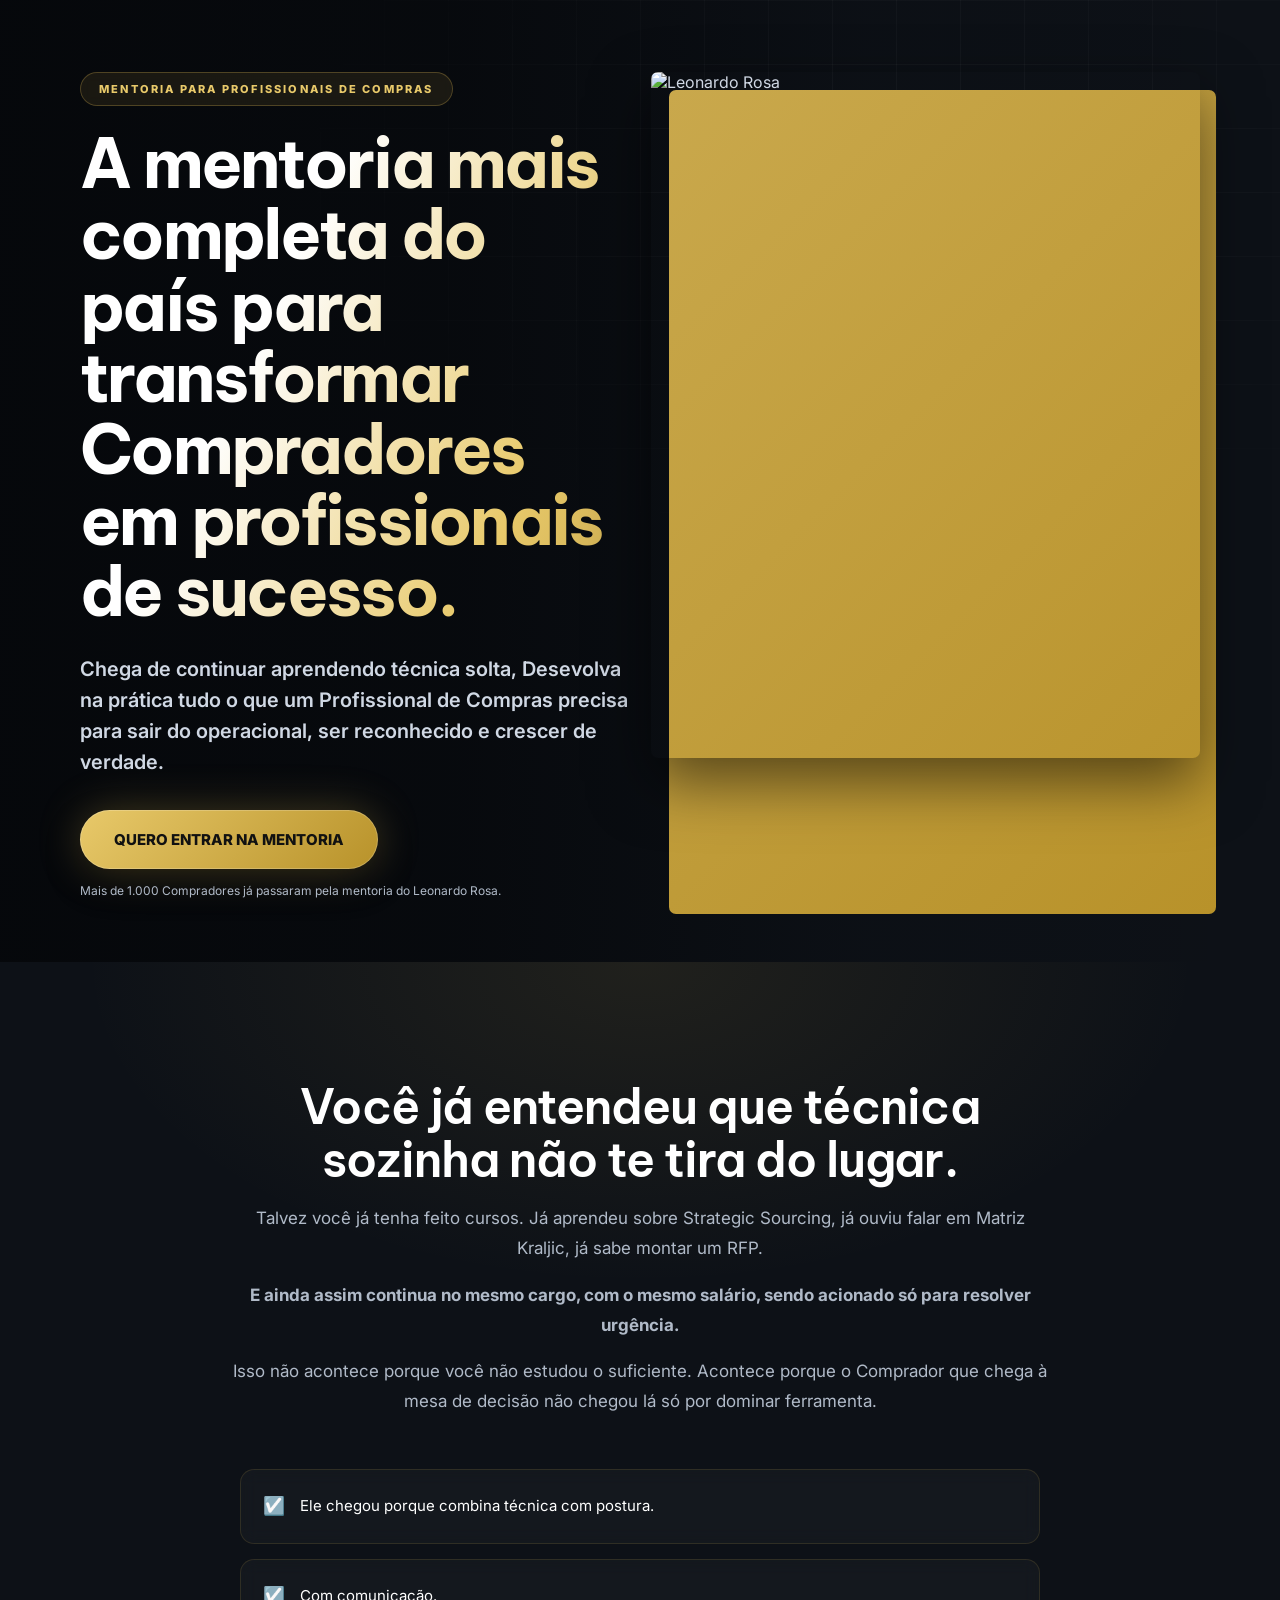
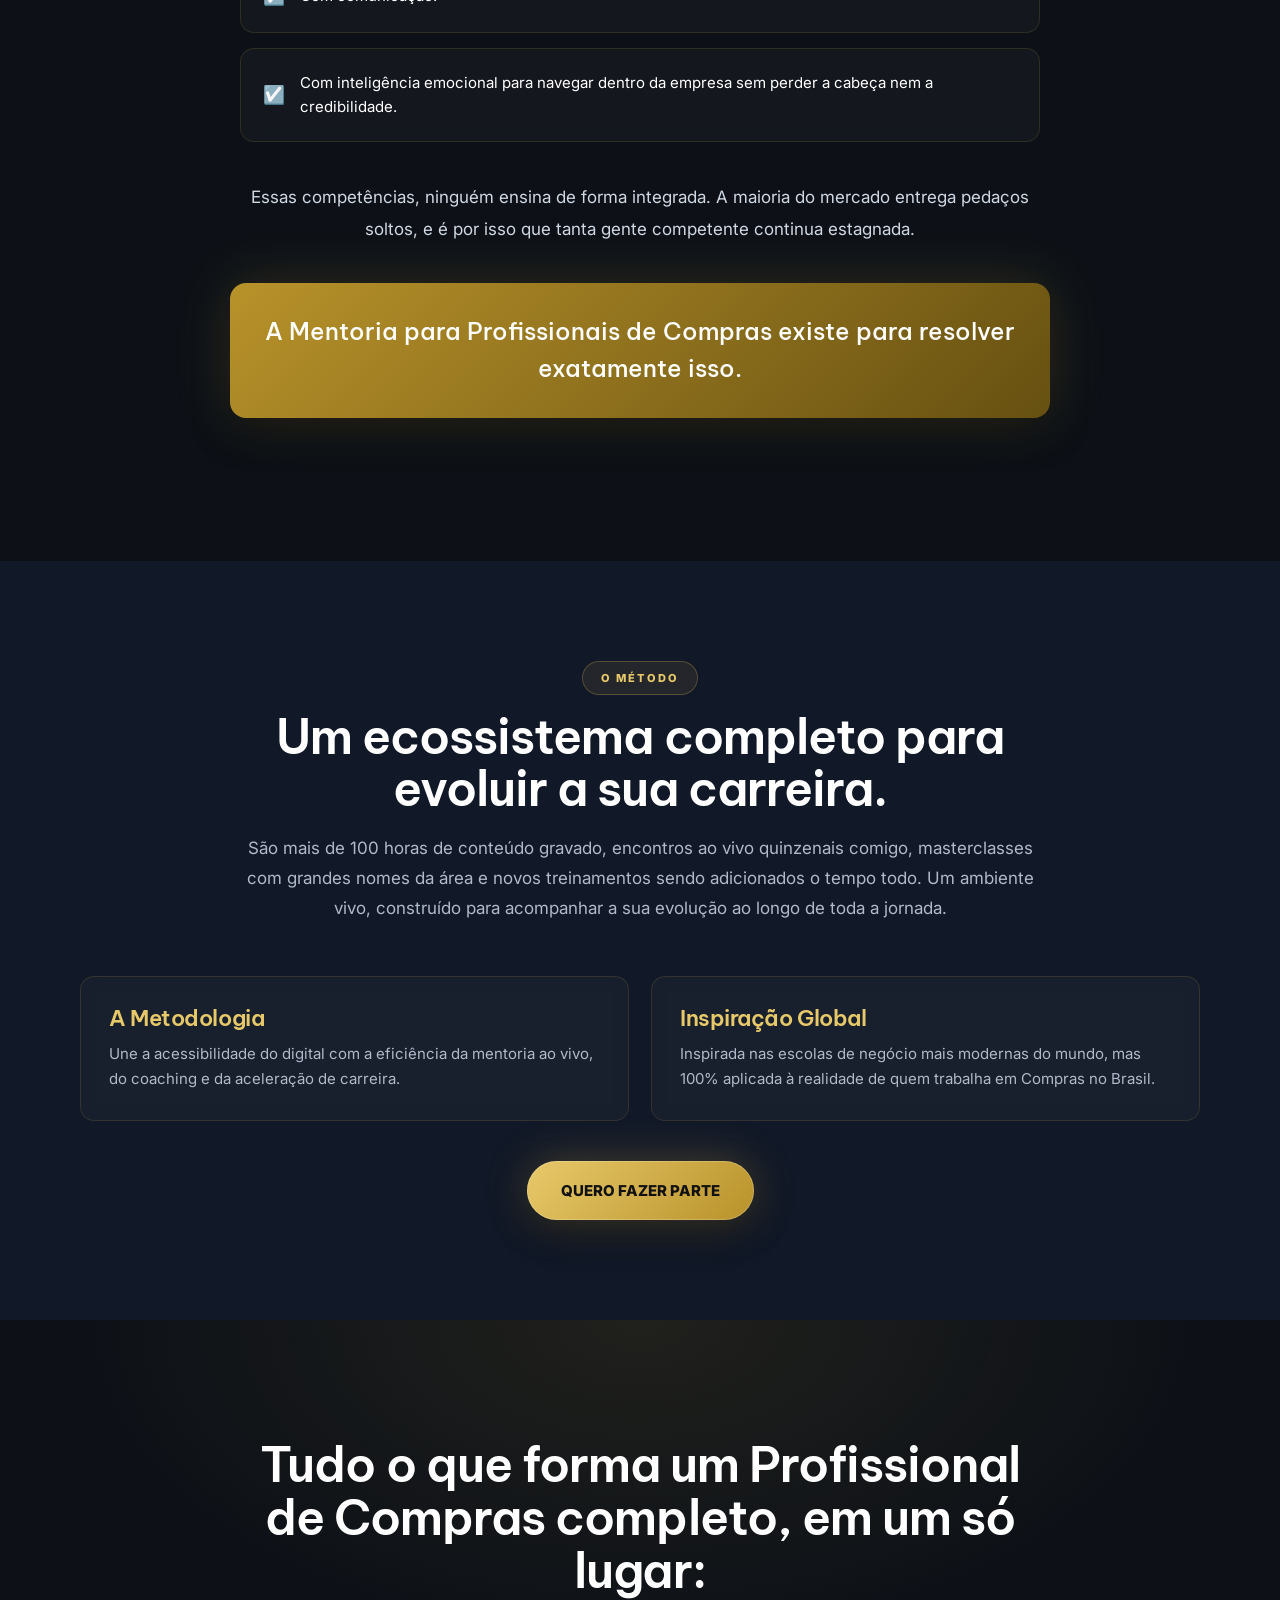
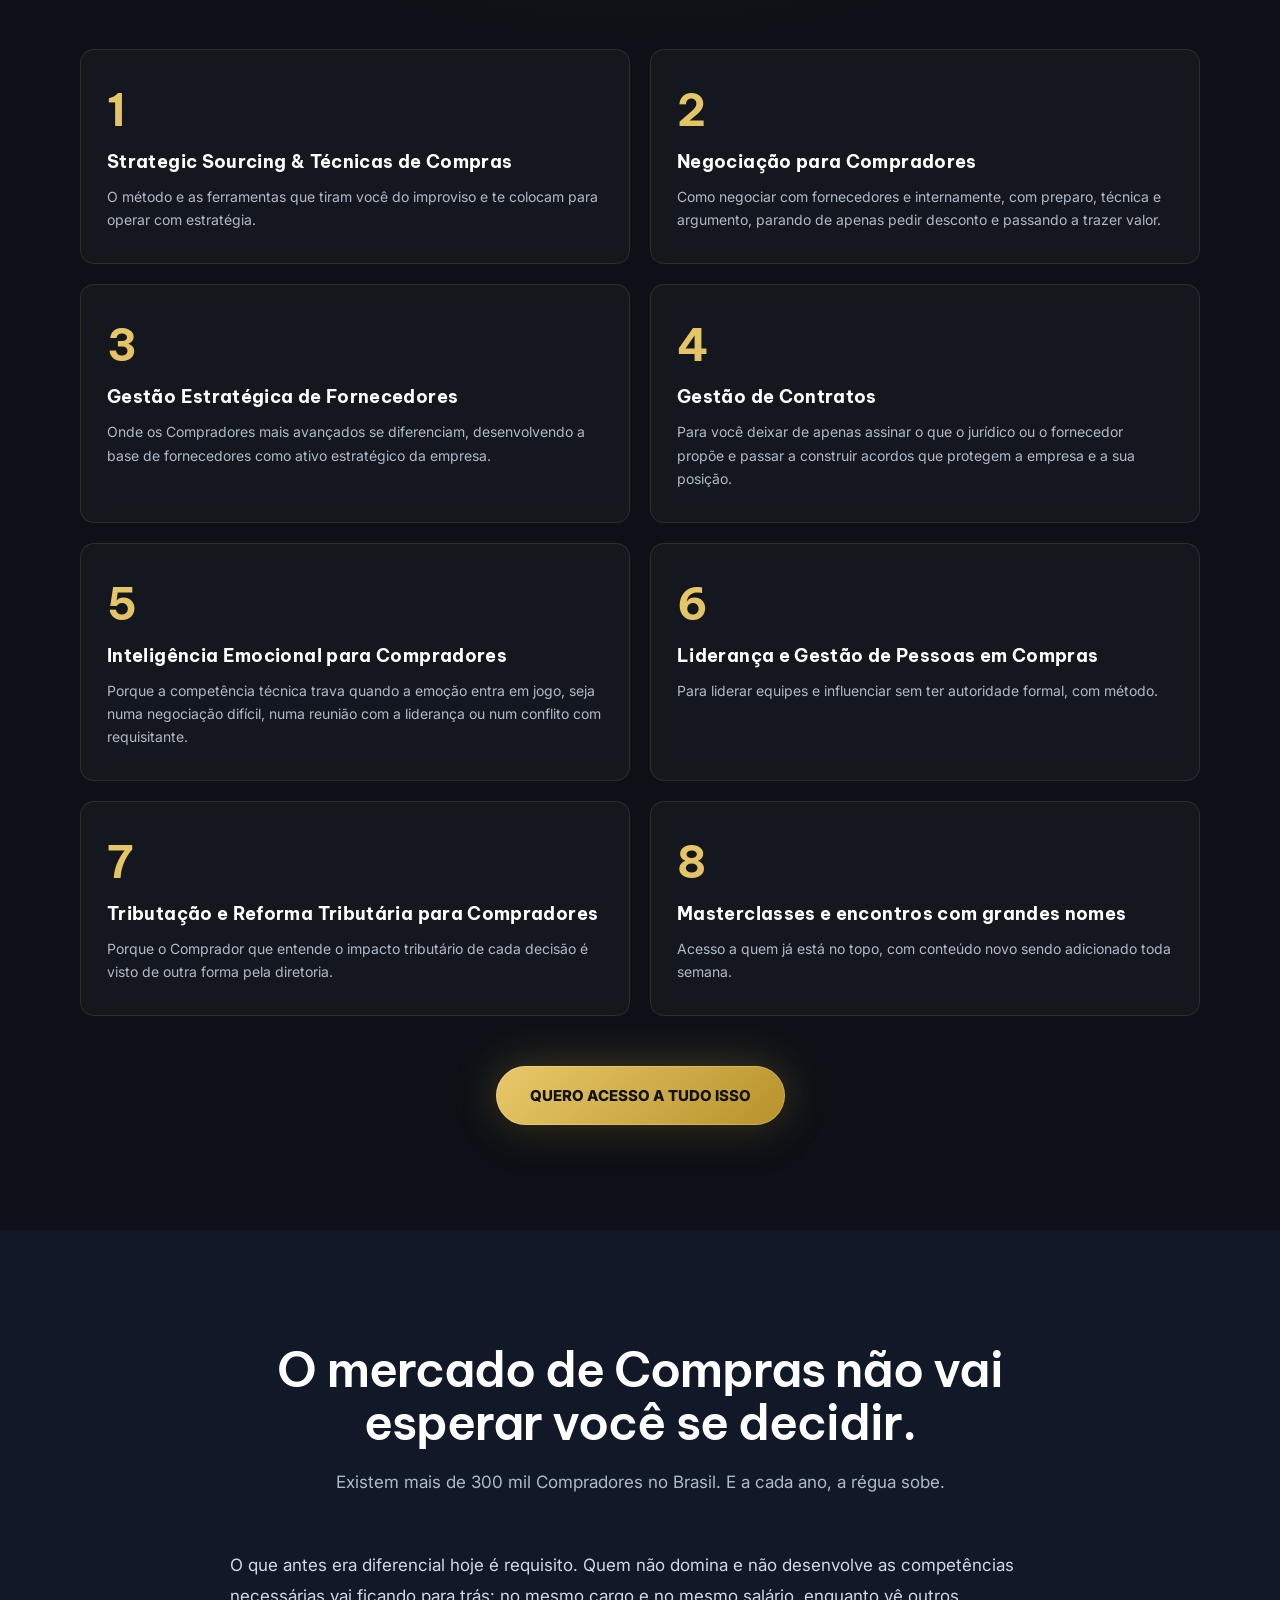
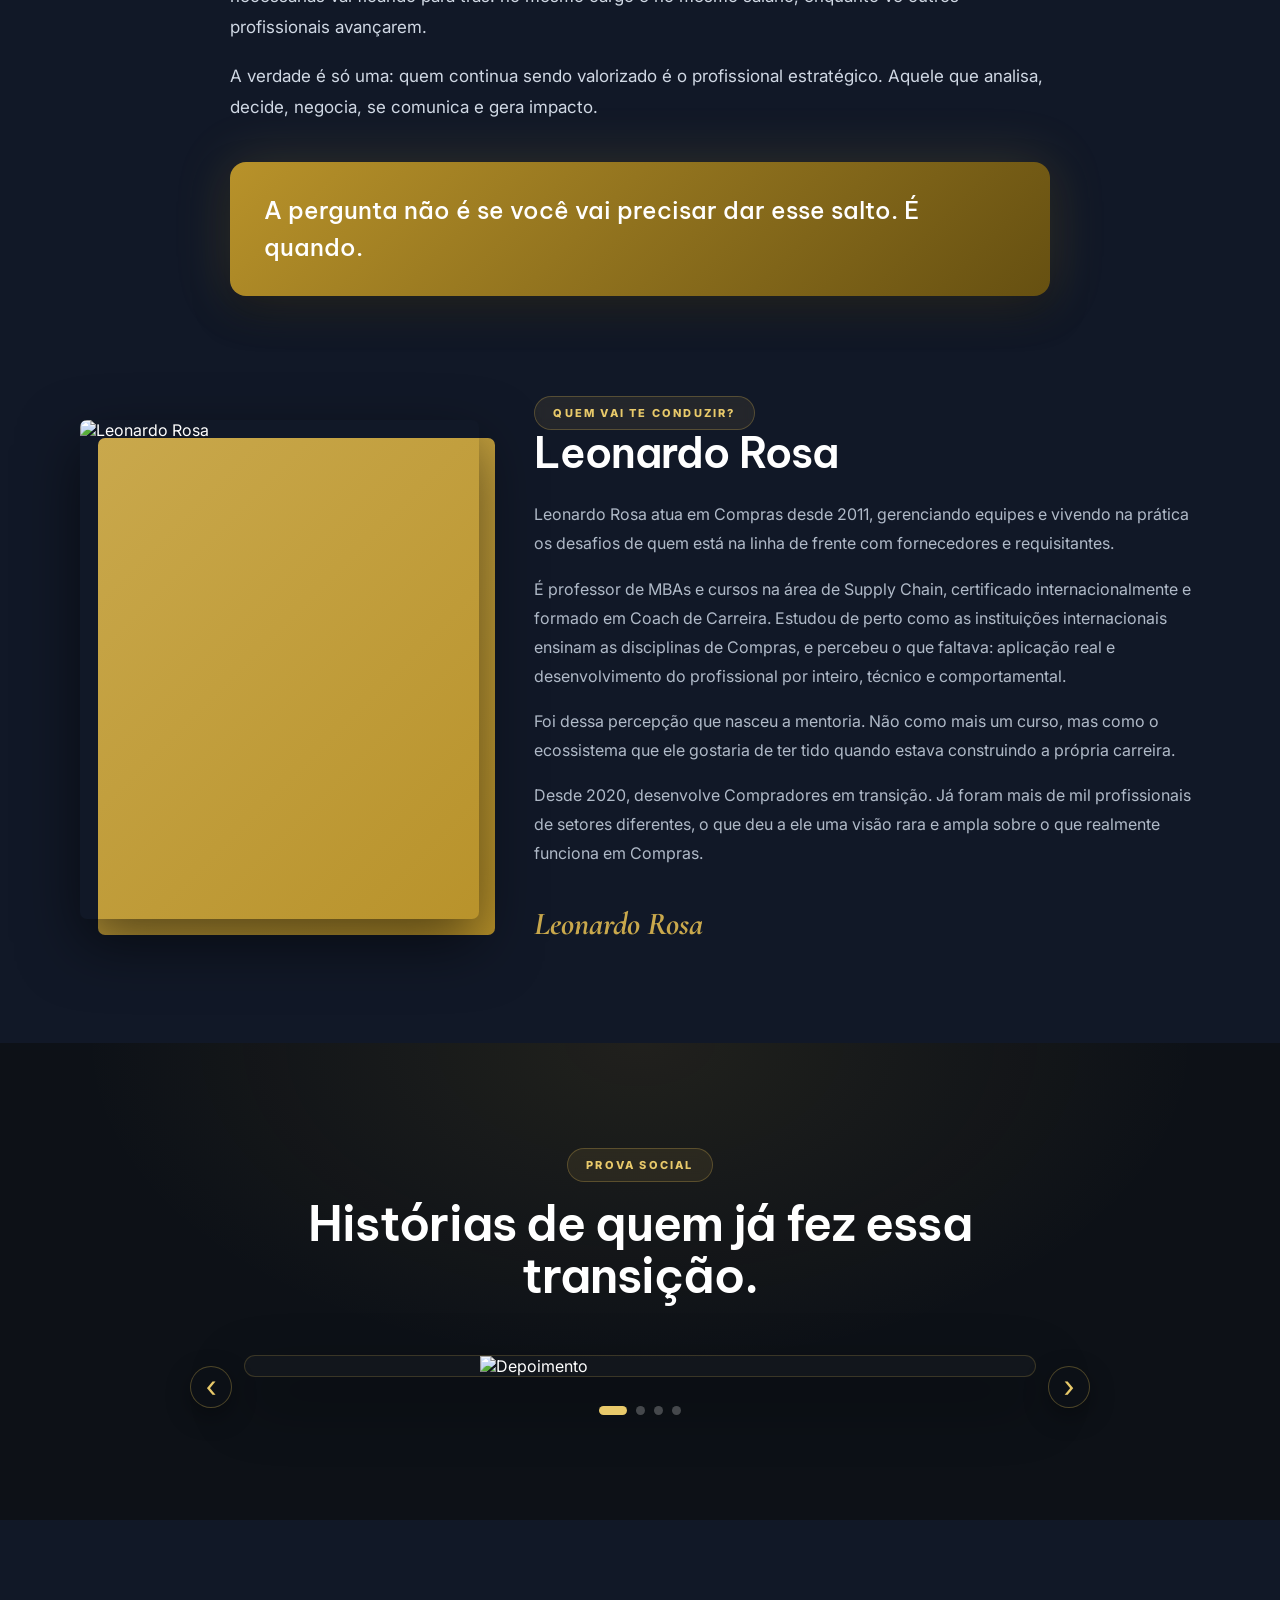
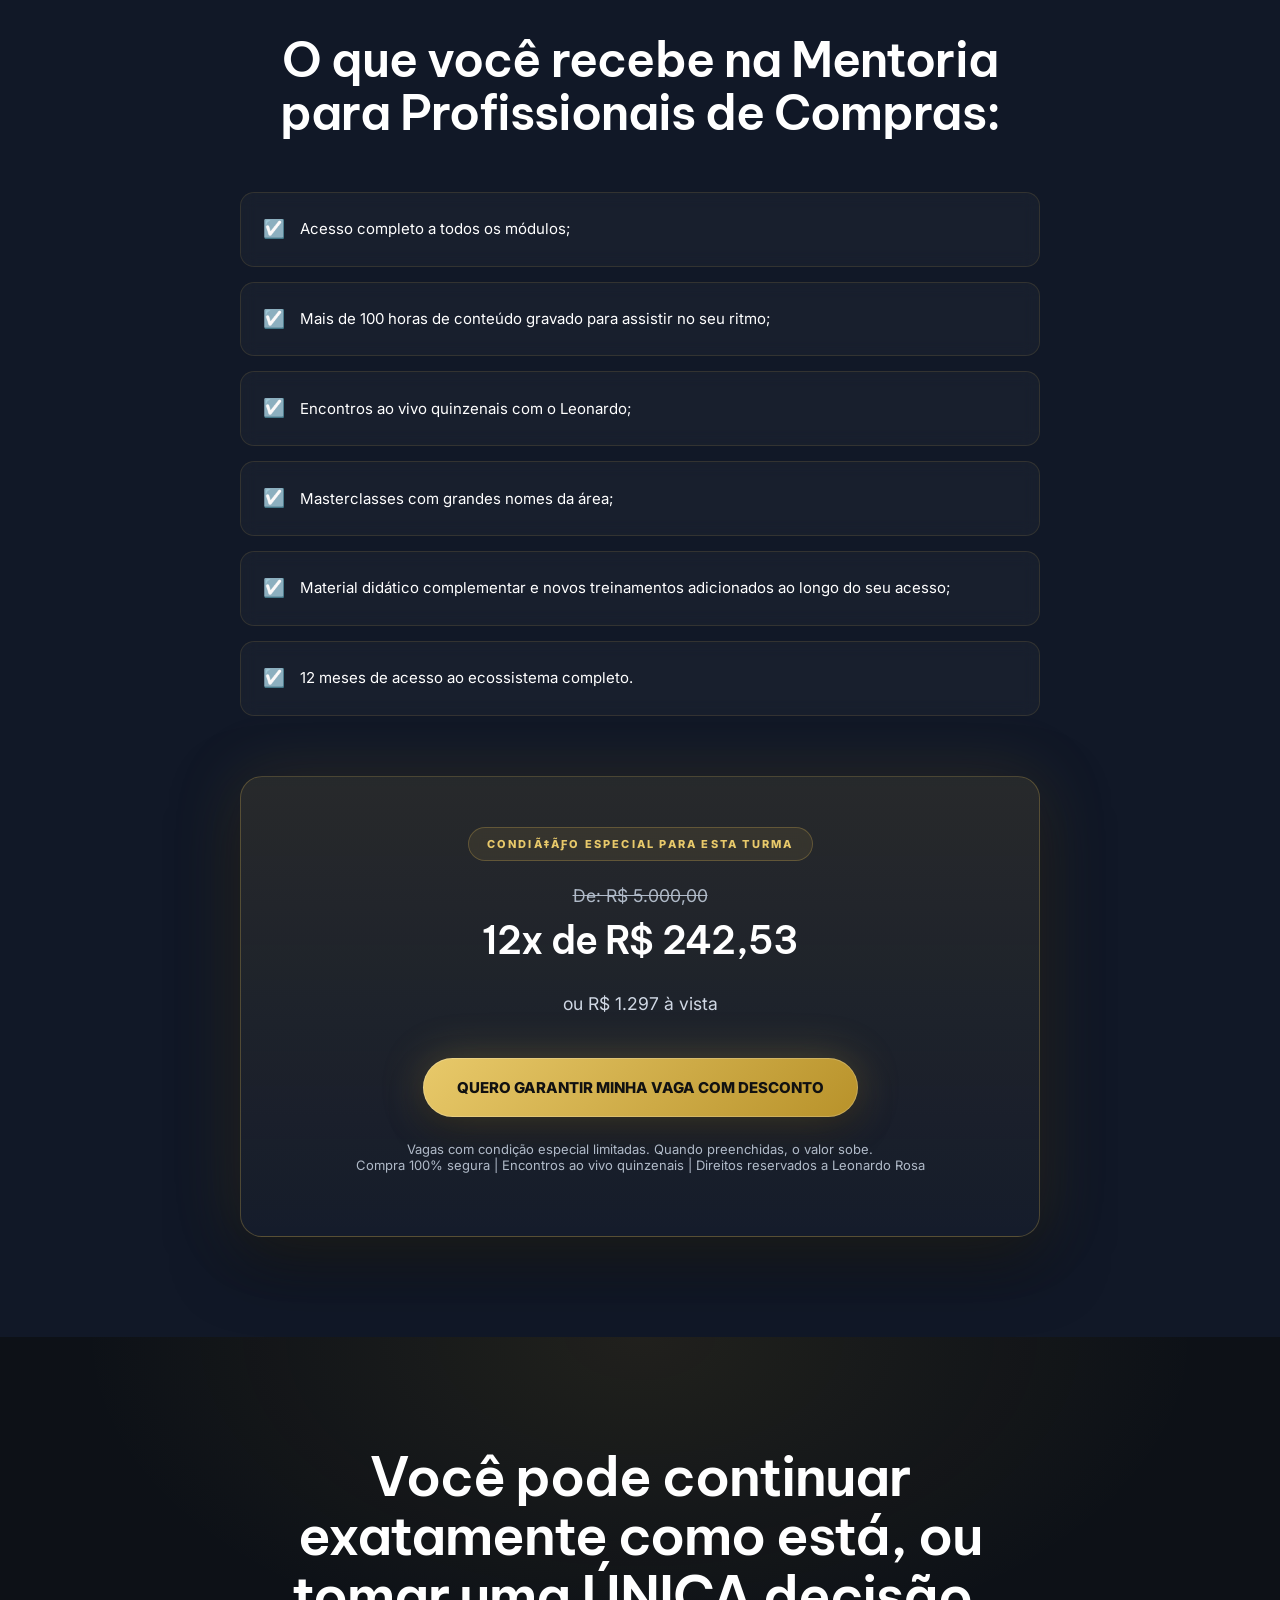
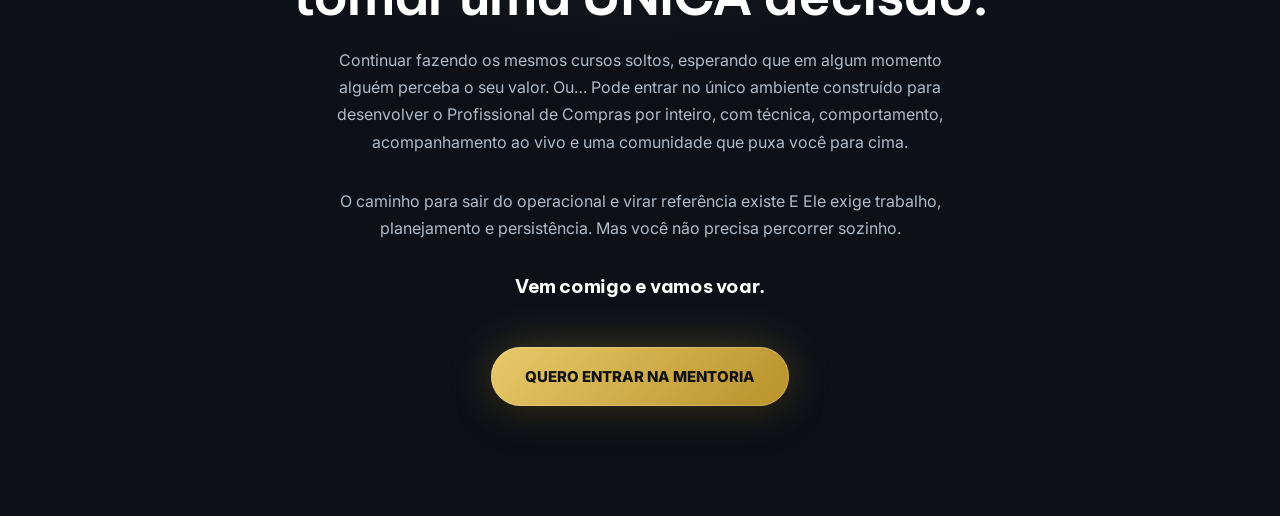
==== index.html @ a3daee25 "feat: implement marketing landing page structure for Leonardo project" ====
<!DOCTYPE html>
<html lang="pt-br">

<head>
    <meta charset="UTF-8">
    <meta name="viewport" content="width=device-width, initial-scale=1.0">
    <title>Mentoria para Profissionais de Compras | Leonardo Rosa</title>
    <meta name="description"
        content="A mentoria mais completa do país para transformar Compradores em profissionais de sucesso.">

    <style>
        @import url('https://fonts.googleapis.com/css2?family=Be+Vietnam+Pro:wght@400;500;600;700&family=Cormorant+Garamond:ital,wght@0,500;0,600;0,700;1,500;1,600&family=Inter:wght@400;500;600;700;800&display=swap');

        @import url('https://fonts.googleapis.com/css2?family=Be+Vietnam+Pro:wght@400;500;600;700&family=Cormorant+Garamond:ital,wght@0,500;0,600;0,700;1,500;1,600&family=Inter:wght@400;500;600;700;800&display=swap');

        :root {
            --white: #ffffff;
            --sand: #111827;
            --ink: #d0d8e4;
            --dark: #0d1117;
            --gold: #c9a84c;
            --gold-bright: #e8c96a;
            --gold-dark: #b8922a;
            --muted: #b0bac8;
            --light: #ffffff;
            --bg: #0d1117;
            --surface: #1a2332;
            --border: rgba(201, 168, 76, 0.15);
        }

        * {
            box-sizing: border-box;
        }

        html {
            scroll-behavior: smooth;
        }

        body {
            margin: 0;
            background: var(--bg);
            color: var(--ink);
            font-family: 'Inter', sans-serif;
            overflow-x: hidden;
        }

        h1,
        h2,
        h3,
        p {
            margin-top: 0;
        }

        .wrap {
            width: min(1120px, calc(100% - 40px));
            margin: auto;
        }

        /* Kicker */
        .kicker {
            display: flex;
            align-items: center;
            gap: 10px;
            color: var(--gold-bright);
            font-size: 11px;
            font-weight: 800;
            letter-spacing: .2em;
            text-transform: uppercase;
            border: 1px solid rgba(201, 168, 76, 0.3);
            background: rgba(201, 168, 76, 0.1);
            padding: 9px 18px;
            border-radius: 999px;
            width: fit-content;
            backdrop-filter: blur(6px);
        }

        .section-title .kicker {
            margin: 0 auto 16px;
        }

        /* CTA */
        .cta {
            display: inline-flex;
            justify-content: center;
            align-items: center;
            padding: 20px 34px;
            border-radius: 999px;
            background: linear-gradient(135deg, var(--gold-bright), var(--gold-dark));
            color: #111;
            text-decoration: none;
            font-weight: 800;
            font-size: 15px;
            box-shadow: inset 0 0 0 1px rgba(255, 255, 255, 0.2), 0 0 44px rgba(201, 168, 76, 0.3), 0 14px 34px rgba(0, 0, 0, .4);
            transition: .2s;
            text-align: center;
        }

        .cta:hover {
            transform: translateY(-2px);
            background: linear-gradient(135deg, #f0d060, #b8922a);
            box-shadow: inset 0 0 0 1px rgba(255, 255, 255, 0.3), 0 0 60px rgba(232, 201, 106, 0.4), 0 14px 34px rgba(0, 0, 0, .4);
        }

        .note {
            font-size: 12px;
            color: var(--muted);
            margin: 14px 0 0;
        }

        /* Typography */
        h1,
        h2,
        h3 {
            font-family: 'Be Vietnam Pro', sans-serif !important;
            letter-spacing: -0.02em;
        }

        /* Hero */
        .hero {
            position: relative;
            overflow: hidden;
            padding: 72px 0 64px;
            background: #0d1117 url('') no-repeat center bottom;
            background-size: cover;
            min-height: 90vh;
            display: flex;
            align-items: center;
        }

        .hero::after {
            content: "";
            position: absolute;
            inset: 0;
            z-index: 0;
            pointer-events: none;
            background: linear-gradient(90deg, rgba(5, 7, 10, .92) 0%, rgba(5, 7, 10, .74) 36%, rgba(5, 7, 10, .12) 68%, transparent 100%);
        }

        .hero::before {
            content: "";
            position: absolute;
            inset: 0;
            z-index: 1;
            background-image: linear-gradient(rgba(255, 255, 255, 0.03) 1px, transparent 1px), linear-gradient(90deg, rgba(255, 255, 255, 0.03) 1px, transparent 1px);
            background-size: 64px 64px;
            -webkit-mask-image: radial-gradient(900px 560px at 72% 18%, #000 20%, transparent 78%);
            mask-image: radial-gradient(900px 560px at 72% 18%, #000 20%, transparent 78%);
        }

        .hero .wrap {
            position: relative;
            z-index: 2;
        }

        .hero-content {
            max-width: 1120px;
        }

        .hero-content>h1,
        .hero-content>.lead {
            max-width: 620px;
        }

        .hero h1 {
            font: 700 clamp(42px, 5.5vw, 68px)/1.05 'Be Vietnam Pro', sans-serif !important;
            letter-spacing: -0.04em;
            margin: 22px 0 26px;
            background: linear-gradient(115deg, #ffffff 35%, var(--gold-bright) 78%, var(--gold));
            -webkit-background-clip: text;
            background-clip: text;
            -webkit-text-fill-color: transparent;
        }

        .hero .lead {
            font-size: 20px;
            line-height: 1.55;
            font-weight: 600;
            color: var(--ink);
            max-width: 620px;
        }

        .hero .sub {
            font-size: 16px;
            line-height: 1.75;
            color: var(--muted);
            max-width: 610px;
            margin-bottom: 32px;
        }

        .about-photo {
            position: relative;
        }

        .about-photo:after {
            content: "";
            position: absolute;
            background: linear-gradient(135deg, var(--gold), var(--gold-dark));
            border-radius: 7px;
            inset: 18px -16px -16px 18px;
        }

        .about-photo img {
            position: relative;
            z-index: 1;
            display: block;
            width: 100%;
            object-fit: cover;
            border-radius: 7px;
            box-shadow: 0 24px 60px rgba(0, 0, 0, .55);
        }

        .about-photo img {
            aspect-ratio: 4/5;
            object-position: center 35%;
        }

        /* Sections */
        .section {
            padding: 100px 0;
            color: white !important;
        }

        .sand {
            background: var(--sand);
        }

        .dark {
            padding: 105px 0;
            background: radial-gradient(900px 520px at 50% 0%, rgba(201, 168, 76, 0.1), transparent 62%), var(--dark);
            color: var(--light);
        }

        .section-title {
            max-width: 820px;
            margin: 0 auto 52px;
            text-align: center;
        }

        .section-title h2 {
            font: 600 clamp(34px, 4.5vw, 48px)/1.1 'Be Vietnam Pro', sans-serif;
            margin: 14px 0 18px;
        }

        .section-title p {
            color: var(--muted);
            font-size: 17px;
            line-height: 1.75;
        }

        .grid-2 {
            display: grid;
            grid-template-columns: 1fr 1fr;
            gap: 22px;
        }

        /* Cards & Elements */
        .card,
        .check,
        .included div,
        .faq details,
        .method-card {
            padding: 28px;
            border: 1px solid var(--border);
            border-radius: 14px;
            background: rgba(255, 255, 255, 0.03);
            backdrop-filter: blur(8px);
        }

        .card h3 {
            font: 600 22px/1.2 'Be Vietnam Pro', sans-serif;
            margin-bottom: 10px;
            color: var(--gold-bright);
        }

        .card p {
            color: var(--muted);
            font-size: 15px;
            line-height: 1.7;
            margin-bottom: 0;
        }

        /* Checks List */
        .checks {
            display: grid;
            grid-template-columns: 1fr;
            gap: 15px;
            max-width: 800px;
            margin: auto;
        }

        .check {
            display: flex;
            gap: 15px;
            padding: 22px;
            font-size: 15px;
            line-height: 1.6;
            align-items: center;
        }

        .check b {
            color: var(--gold-bright);
            font-size: 18px;
            flex-shrink: 0;
        }

        .check b.cross {
            color: #e76c6c;
        }

        /* Story / Quotes */
        .story {
            max-width: 820px;
            margin: auto;
        }

        .story p {
            font-size: 17px;
            line-height: 1.85;
            color: var(--ink);
        }

        .quote {
            font: 500 24px/1.55 'Be Vietnam Pro', sans-serif;
            border-radius: 16px;
            background: linear-gradient(135deg, var(--gold-dark), #665011);
            color: var(--white);
            box-shadow: 0 0 55px rgba(201, 168, 76, 0.2), 0 16px 36px rgba(0, 0, 0, .35);
            padding: 30px 34px;
            margin: 38px 0;
        }

        /* Method (4 Pillars) */
        .method {
            display: grid;
            grid-template-columns: repeat(2, 1fr);
            gap: 20px;
        }

        .method-card {
            padding: 32px 26px;
            position: relative;
            overflow: hidden;
            background: rgba(255, 255, 255, 0.03);
        }

        .letter {
            font: 700 44px 'Be Vietnam Pro', sans-serif;
            background: linear-gradient(135deg, var(--gold-bright), var(--gold-dark));
            -webkit-background-clip: text;
            background-clip: text;
            -webkit-text-fill-color: transparent;
            position: relative;
            z-index: 1;
            margin-bottom: 12px;
        }

        .method-card h3 {
            font-size: 18px;
            letter-spacing: .02em;
            color: var(--white);
            margin-bottom: 12px;
        }

        .method-card p {
            font-size: 14px;
            line-height: 1.65;
            color: var(--muted);
            margin: 0;
        }

        /* About Section */
        .about {
            display: grid;
            grid-template-columns: .75fr 1.25fr;
            gap: 55px;
            align-items: center;
        }

        .about h2 {
            font: 600 42px/1.1 'Be Vietnam Pro', sans-serif;
            margin-bottom: 24px;
        }

        .about p {
            font-size: 16px;
            line-height: 1.82;
            color: var(--muted);
            margin-bottom: 16px;
        }

        .signature {
            font-weight: 700;
            font-style: italic;
            font-family: 'Cormorant Garamond', serif;
            font-size: 32px;
            color: var(--gold);
            margin: 35px 0 0;
        }

        /* Timeline */
        .timeline {
            max-width: 860px;
            margin: auto;
            position: relative;
            --progress: 0;
        }

        .timeline:before,
        .timeline:after {
            content: "";
            position: absolute;
            left: 35px;
            top: 36px;
            bottom: 72px;
            width: 2px;
            border-radius: 2px;
            transform-origin: top;
        }

        .timeline:before {
            background: rgba(255, 255, 255, 0.1);
        }

        .timeline:after {
            background: var(--gold-bright);
            transform: scaleY(var(--progress));
            transition: transform .18s linear;
        }

        .step {
            display: grid;
            grid-template-columns: 82px 1fr;
            gap: 22px;
            padding: 0 0 36px;
            position: relative;
        }

        .num {
            width: 70px;
            height: 70px;
            display: grid;
            place-items: center;
            border-radius: 50%;
            background: linear-gradient(135deg, var(--gold), var(--gold-dark));
            color: #111;
            font: 700 22px 'Be Vietnam Pro', sans-serif;
            box-shadow: 0 0 26px rgba(201, 168, 76, 0.3);
        }

        .step h3 {
            font: 600 24px 'Be Vietnam Pro', sans-serif;
            margin: 6px 0 8px;
            color: var(--white);
        }

        .step p {
            color: var(--muted);
            line-height: 1.7;
            font-size: 15px;
        }

        /* Fit / Para quem é */
        .fit {
            display: grid;
            grid-template-columns: 1fr 1fr;
            gap: 24px;
        }

        .fit-box {
            padding: 35px;
            border-radius: 18px;
        }

        .fit-box.yes {
            background: rgba(201, 168, 76, 0.1);
            border: 1px solid rgba(201, 168, 76, 0.3);
        }

        .fit-box.no {
            background: rgba(255, 255, 255, 0.03);
            border: 1px solid var(--border);
        }

        .fit h3 {
            font: 600 28px 'Be Vietnam Pro', sans-serif;
            margin-bottom: 24px;
        }

        .fit ul {
            padding-left: 0;
            margin: 0;
            list-style: none;
        }

        .fit li {
            display: grid;
            grid-template-columns: 24px 1fr;
            gap: 10px;
            align-items: start;
            margin: 14px 0;
            font-size: 15px;
            line-height: 1.6;
        }

        .fit-box.yes li:before {
            content: "✅";
        }

        .fit-box.no li:before {
            content: "❌";
        }

        /* Marquee */
        .marquee-wrap {
            background: linear-gradient(90deg, #7a5c10, #b8922a, #7a5c10);
            padding: 18px 0;
            overflow: hidden;
            box-shadow: 0 4px 12px rgba(0, 0, 0, 0.3);
        }

        .marquee {
            display: flex;
            white-space: nowrap;
            animation: marquee 25s linear infinite;
        }

        .marquee span {
            font-size: .85rem;
            font-weight: 700;
            letter-spacing: .15em;
            text-transform: uppercase;
            color: #fff;
            padding-right: 40px;
            opacity: .95;
        }

        @keyframes marquee {
            0% {
                transform: translateX(0);
            }

            100% {
                transform: translateX(-50%);
            }
        }

        /* Price */
        .price {
            max-width: 800px;
            margin: auto;
            padding: 50px;
            text-align: center;
            border-radius: 22px;
            background: linear-gradient(180deg, rgba(201, 168, 76, 0.12), rgba(255, 255, 255, 0.02));
            border: 1px solid rgba(201, 168, 76, 0.3);
            box-shadow: 0 0 70px rgba(201, 168, 76, 0.15), 0 24px 65px rgba(0, 0, 0, .5);
        }

        .price h2 {
            font: 600 38px/1.1 'Be Vietnam Pro', sans-serif;
            margin-top: 14px;
        }

        .price .de {
            color: var(--muted);
            font-size: 1.1rem;
            text-decoration: line-through;
            margin-top: 24px;
        }

        .value {
            font: 700 clamp(32px, 5vw, 48px) 'Be Vietnam Pro', sans-serif !important;
            color: var(--gold-bright);
            margin: 8px 0 12px;
            background: linear-gradient(120deg, #fff, var(--gold-bright));
            -webkit-background-clip: text;
            background-clip: text;
            -webkit-text-fill-color: transparent;
        }

        .price .parcel {
            font-size: 1.1rem;
            color: var(--ink);
            margin-bottom: 24px;
        }

        .price .policy {
            margin-top: 24px;
            font-size: 13px;
            color: var(--muted);
        }

        /* Testimonials carousel */
        .testimonials-carousel {
            position: relative;
            max-width: 900px;
            margin: 0 auto;
            padding: 0 54px 38px;
        }

        .testimonials-viewport {
            overflow: hidden;
            border: 1px solid rgba(201, 168, 76, .22);
            border-radius: 18px;
            background: rgba(255, 255, 255, .025);
            box-shadow: 0 24px 60px rgba(0, 0, 0, .45);
        }

        .testimonials-track {
            display: flex;
            transition: transform .65s cubic-bezier(.22, .61, .36, 1);
            will-change: transform;
        }

        .testimonial-slide {
            flex: 0 0 100%;
            display: grid;
            place-items: center;
            margin: 0;
        }

        .testimonial-slide img {
            display: block;
            width: 320px;
            height: auto;
        }

        .carousel-arrow {
            position: absolute;
            top: calc(50% - 19px);
            z-index: 2;
            width: 42px;
            height: 42px;
            display: grid;
            place-items: center;
            padding: 0 0 4px;
            border: 1px solid rgba(201, 168, 76, .35);
            border-radius: 50%;
            background: rgba(13, 17, 23, .9);
            box-shadow: 0 8px 24px rgba(0, 0, 0, .35);
            color: var(--gold-bright);
            cursor: pointer;
            font: 400 31px/1 'Inter', sans-serif;
            transition: background .2s ease, transform .2s ease;
        }

        .carousel-arrow:hover {
            transform: scale(1.06);
            background: rgba(201, 168, 76, .15);
        }

        .carousel-prev {
            left: 0;
        }

        .carousel-next {
            right: 0;
        }

        .carousel-dots {
            position: absolute;
            bottom: 0;
            left: 50%;
            display: flex;
            gap: 9px;
            translate: -50% 0;
        }

        .carousel-dots button {
            width: 9px;
            height: 9px;
            padding: 0;
            border: 0;
            border-radius: 999px;
            background: rgba(255, 255, 255, .24);
            cursor: pointer;
            transition: width .25s ease, background .25s ease;
        }

        .carousel-dots button.is-active {
            width: 28px;
            background: var(--gold-bright);
        }

        @media(prefers-reduced-motion: reduce) {
            .testimonials-track {
                transition: none;
            }
        }

        /* FAQ */
        .faq {
            max-width: 860px;
            margin: auto;
        }

        .faq details {
            padding: 4px 24px;
            margin-bottom: 12px;
            border-radius: 12px;
            background: rgba(255, 255, 255, 0.03);
            border: 1px solid var(--border);
        }

        .faq summary {
            cursor: pointer;
            list-style: none;
            padding: 20px 0;
            font-weight: 700;
            font-size: 16px;
            display: flex;
            align-items: center;
            justify-content: space-between;
            gap: 18px;
            color: var(--white);
        }

        .faq summary::-webkit-details-marker {
            display: none;
        }

        .faq summary:after {
            content: "↓";
            display: grid;
            place-items: center;
            flex: 0 0 38px;
            width: 38px;
            height: 38px;
            border-radius: 50%;
            background: linear-gradient(135deg, var(--gold), var(--gold-dark));
            color: #111;
            font-size: 21px;
            line-height: 1;
            transition: transform .25s ease, background .25s ease;
            box-shadow: 0 8px 18px rgba(201, 168, 76, 0.2);
        }

        .faq details[open] summary:after {
            transform: rotate(180deg);
            background: #332808;
            color: var(--gold-bright);
        }

        .faq p {
            color: var(--muted);
            font-size: 15px;
            line-height: 1.75;
            margin: 0 0 21px;
        }

        /* Final */
        .final {
            padding: 110px 0;
            text-align: center;
            background: radial-gradient(900px 520px at 50% 0%, rgba(201, 168, 76, 0.1), transparent 62%), var(--dark);
            color: var(--light);
        }

        .final h2 {
            max-width: 780px;
            margin: 0 auto 22px;
            font: 600 clamp(36px, 5vw, 54px)/1.1 'Be Vietnam Pro', sans-serif;
        }

        .final p {
            max-width: 650px;
            margin: 0 auto 32px;
            color: var(--muted);
            line-height: 1.7;
        }

        /* Animations / Reveals */
        .check,
        .card,
        .method-card,
        .included div,
        .fit-box,
        .faq details,
        .price {
            transition: transform .25s ease, box-shadow .25s ease, border-color .25s ease;
        }

        .js .reveal {
            opacity: 0;
            translate: 0 28px;
            transition: opacity .65s ease var(--rd, 0s), translate .65s ease var(--rd, 0s), transform .25s ease, box-shadow .25s ease, border-color .25s ease;
        }

        .js .reveal.is-in {
            opacity: 1;
            translate: 0 0;
        }

        .check:hover,
        .card:hover,
        .method-card:hover,
        .fit-box:hover,
        .faq details:hover,
        .price:hover {
            transform: translateY(-5px);
            border-color: rgba(201, 168, 76, 0.5);
            box-shadow: 0 0 34px rgba(201, 168, 76, 0.2), 0 18px 40px rgba(0, 0, 0, .45);
        }

        @media(prefers-reduced-motion: reduce) {
            .js .reveal {
                opacity: 1;
                translate: none;
                transition: none;
            }
        }

        /* Responsive */
        @media(max-width: 900px) {

            .hero-grid,
            .about {
                grid-template-columns: 1fr;
            }

            .photo,
            .about-photo {
                max-width: 600px;
                margin: auto;
            }

            .method {
                grid-template-columns: 1fr;
            }

            .hero {
                padding-top: 48px;
            }
        }

        @media(max-width: 620px) {
            .wrap {
                width: min(100% - 28px, 1120px);
            }

            .hero h1 {
                font-size: clamp(36px, 10.5vw, 44px) !important;
                line-height: 1.08 !important;
                margin: 18px 0 20px;
            }

            .hero-grid {
                gap: 42px;
            }

            .hero .lead {
                font-size: 16px;
                line-height: 1.6;
            }

            .section,
            .dark {
                padding: 74px 0;
            }

            .grid-2,
            .fit,
            .method {
                grid-template-columns: 1fr;
            }

            .price {
                padding: 38px 22px;
            }

            .step {
                grid-template-columns: 58px 1fr;
                gap: 14px;
            }

            .num {
                width: 54px;
                height: 54px;
            }

            .timeline:before,
            .timeline:after {
                left: 27px;
                top: 28px;
                bottom: 60px;
            }

            .about-photo:after {
                inset: 16px -9px -12px 15px;
            }

            .quote {
                padding: 24px 22px;
                font-size: 21px;
            }

            .hero {
                background: #0d1117 url('https://edersonporto.com/wp-content/uploads/2024/10/MOBILE-BG.png') no-repeat center top;
                background-size: 100% auto;
                min-height: auto;
                align-items: flex-start;
                padding: clamp(410px, 120vw, 570px) 0 64px;
            }

            .hero::after {
                background: linear-gradient(180deg, transparent 0%, rgba(5, 7, 10, .08) 36%, rgba(5, 7, 10, .9) 58%, #0d1117 72%);
            }

            .hero-content>h1,
            .hero-content>.lead {
                max-width: none;
            }

            .hero .kicker {
                font-size: 9px;
                line-height: 1.35;
                padding: 8px 13px;
            }

            .hero .cta {
                width: 100%;
            }

            .testimonials-carousel {
                padding: 0 0 36px;
            }

            .testimonials-viewport {
                border-radius: 12px;
            }

            .carousel-arrow {
                top: auto;
                bottom: -5px;
                width: 38px;
                height: 38px;
            }

            .carousel-prev {
                left: calc(50% - 104px);
            }

            .carousel-next {
                right: calc(50% - 104px);
            }

            .carousel-dots {
                bottom: 10px;
            }
        }

        @media(max-width: 380px) {
            .hero {
                padding-top: 108vw;
            }
        }

        /* Thank-you page */
        .thank-you-body {
            min-height: 100vh;
            background:
                linear-gradient(90deg, rgba(5, 7, 10, .96), rgba(5, 7, 10, .72) 55%, rgba(5, 7, 10, .35)),
                #0d1117 url('https://edersonporto.com/wp-content/uploads/2024/10/TESTE-2.png') no-repeat center bottom / cover;
        }

        .thank-you-page {
            min-height: 100vh;
            display: grid;
            place-items: center;
            padding: 56px 20px;
        }

        .thank-you-card {
            position: relative;
            width: min(100%, 680px);
            padding: 48px;
            overflow: hidden;
            border: 1px solid rgba(201, 168, 76, .28);
            border-radius: 24px;
            background: linear-gradient(145deg, rgba(20, 27, 38, .96), rgba(9, 13, 19, .94));
            box-shadow: 0 30px 80px rgba(0, 0, 0, .58), 0 0 70px rgba(201, 168, 76, .1);
            text-align: center;
        }

        .thank-you-card::before {
            content: "";
            position: absolute;
            top: -160px;
            left: 50%;
            width: 360px;
            height: 260px;
            translate: -50% 0;
            border-radius: 50%;
            background: rgba(232, 201, 106, .14);
            filter: blur(55px);
            pointer-events: none;
        }

        .thank-you-brand {
            position: relative;
            color: var(--gold-bright);
            font-size: 10px;
            font-weight: 800;
            letter-spacing: .2em;
            text-transform: uppercase;
        }

        .thank-you-check {
            position: relative;
            width: 76px;
            height: 76px;
            display: grid;
            place-items: center;
            margin: 25px auto 20px;
            border-radius: 50%;
            background: linear-gradient(135deg, var(--gold-bright), var(--gold-dark));
            box-shadow: 0 0 38px rgba(201, 168, 76, .3);
        }

        .thank-you-check svg {
            width: 38px;
            fill: none;
            stroke: #101318;
            stroke-width: 2.6;
            stroke-linecap: round;
            stroke-linejoin: round;
        }

        .thank-you-eyebrow {
            margin-bottom: 12px;
            color: var(--gold-bright);
            font-size: 12px;
            font-weight: 800;
            letter-spacing: .16em;
            text-transform: uppercase;
        }

        .thank-you-card h1 {
            max-width: 560px;
            margin: 0 auto 18px;
            color: var(--white);
            font-size: clamp(32px, 5vw, 45px);
            line-height: 1.08;
        }

        .thank-you-intro {
            max-width: 520px;
            margin: 0 auto 30px;
            color: var(--muted);
            font-size: 17px;
            line-height: 1.65;
        }

        .thank-you-next-step {
            display: grid;
            grid-template-columns: 46px 1fr;
            gap: 16px;
            align-items: start;
            margin-bottom: 26px;
            padding: 22px;
            border: 1px solid var(--border);
            border-radius: 14px;
            background: rgba(255, 255, 255, .035);
            text-align: left;
        }

        .thank-you-step-number {
            display: grid;
            place-items: center;
            width: 46px;
            height: 46px;
            border-radius: 50%;
            background: rgba(201, 168, 76, .14);
            color: var(--gold-bright);
            font-weight: 800;
        }

        .thank-you-next-step strong {
            display: block;
            margin: 2px 0 7px;
            color: var(--white);
            font-family: 'Be Vietnam Pro', sans-serif;
            font-size: 17px;
        }

        .thank-you-next-step p {
            margin: 0;
            color: var(--muted);
            font-size: 14px;
            line-height: 1.6;
        }

        .thank-you-cta {
            width: 100%;
            min-height: 62px;
            display: inline-flex;
            align-items: center;
            justify-content: center;
            gap: 11px;
            padding: 16px 24px;
            border-radius: 999px;
            background: linear-gradient(135deg, #35dd70, #1fa855);
            box-shadow: 0 14px 34px rgba(25, 170, 80, .24);
            color: #07150c;
            font-size: 15px;
            font-weight: 800;
            text-decoration: none;
            transition: transform .2s ease, box-shadow .2s ease;
        }

        .thank-you-cta:hover {
            transform: translateY(-2px);
            box-shadow: 0 18px 42px rgba(25, 170, 80, .36);
        }

        .thank-you-cta svg {
            width: 23px;
            fill: currentColor;
        }

        .thank-you-note {
            margin: 16px 0 0;
            color: #7e8998;
            font-size: 12px;
        }

        @media(max-width: 620px) {
            .thank-you-body {
                background-position: 62% bottom;
            }

            .thank-you-page {
                padding: 24px 14px;
            }

            .thank-you-card {
                padding: 34px 20px 28px;
                border-radius: 19px;
            }

            .thank-you-check {
                width: 68px;
                height: 68px;
            }

            .thank-you-intro {
                font-size: 15px;
            }

            .thank-you-next-step {
                grid-template-columns: 40px 1fr;
                gap: 12px;
                padding: 17px;
            }

            .thank-you-step-number {
                width: 40px;
                height: 40px;
            }

            .thank-you-cta {
                font-size: 14px;
            }
        }
    </style>
</head>

<body>
    <!-- HERO -->
    <header class="hero">
        <div class="wrap grid-2">
            <div class="hero-content">
                <div class="kicker">Mentoria para Profissionais de Compras</div>
                <h1>A mentoria mais completa do país para transformar Compradores em profissionais de sucesso.</h1>
                <p class="lead">Chega de continuar aprendendo técnica solta, Desevolva na prática tudo o que um
                    Profissional de Compras precisa para sair do operacional, ser reconhecido e crescer de verdade.</p>
                <div style="margin-top: 32px;">
                    <a href="#preco" class="cta">QUERO ENTRAR NA
                        MENTORIA</a>
                    <p class="note">Mais de 1.000 Compradores já passaram pela mentoria do Leonardo Rosa.</p>
                </div>
            </div>
            <div class="about-photo">
                <img src="https://placehold.co/800x800" alt="Leonardo Rosa">
            </div>
        </div>
    </header>

    <!-- PROBLEMA -->
    <section class="section dark">
        <div class="wrap">
            <div class="section-title reveal">
                <h2>Você já entendeu que técnica sozinha não te tira do lugar.</h2>
                <p>Talvez você já tenha feito cursos. Já aprendeu sobre Strategic Sourcing, já ouviu falar em Matriz
                    Kraljic, já sabe montar um RFP.</p>
                <p><strong>E ainda assim continua no mesmo cargo, com o mesmo salário, sendo acionado só para resolver
                        urgência.</strong></p>
                <p>Isso não acontece porque você não estudou o suficiente. Acontece porque o Comprador que chega à
                    mesa de decisão não chegou lá só por dominar ferramenta.</p>
            </div>
            <div class="checks reveal" style="--rd: 0.1s;">
                <div class="check"><b>☑️</b> Ele chegou porque combina técnica com postura.</div>
                <div class="check"><b>☑️</b> Com comunicação.</div>
                <div class="check"><b>☑️</b> Com inteligência emocional para navegar dentro da empresa sem perder a
                    cabeça nem a credibilidade.</div>
            </div>
            <div class="story reveal" style="margin-top: 40px; text-align: center;">
                <p>Essas competências, ninguém ensina de forma integrada. A maioria do mercado entrega pedaços
                    soltos, e é por isso que tanta gente competente continua estagnada.</p>
                <div class="quote">A Mentoria para Profissionais de Compras existe para resolver exatamente isso.</div>
            </div>
        </div>
    </section>

    <!-- ECOSSISTEMA -->
    <section class="section sand">
        <div class="wrap">
            <div class="section-title reveal">
                <div class="kicker">O MÉTODO</div>
                <h2>Um ecossistema completo para evoluir a sua carreira.</h2>
                <p>São mais de 100 horas de conteúdo gravado, encontros ao vivo quinzenais comigo, masterclasses com
                    grandes nomes da área e novos treinamentos sendo adicionados o tempo todo. Um ambiente vivo,
                    construído para acompanhar a sua evolução ao longo de toda a jornada.</p>
            </div>

            <div class="grid-2 reveal" style="margin-bottom: 40px;">
                <div class="card">
                    <h3>A Metodologia</h3>
                    <p>Une a acessibilidade do digital com a eficiência da mentoria ao vivo, do coaching e da
                        aceleração de carreira.</p>
                </div>
                <div class="card">
                    <h3>Inspiração Global</h3>
                    <p>Inspirada nas escolas de negócio mais modernas do mundo, mas 100% aplicada à realidade de quem
                        trabalha em Compras no Brasil.</p>
                </div>
            </div>

            <div style="text-align: center;" class="reveal">
                <a href="#preco" class="cta">QUERO FAZER PARTE</a>
            </div>
        </div>
    </section>

    <!-- CONTEUDO -->
    <section class="section dark">
        <div class="wrap">
            <div class="section-title reveal">
                <h2>Tudo o que forma um Profissional de Compras completo, em um só lugar:</h2>
            </div>

            <div class="method reveal">
                <div class="method-card">
                    <div class="letter">1</div>
                    <h3>Strategic Sourcing & Técnicas de Compras</h3>
                    <p>O método e as ferramentas que tiram você do improviso e te colocam para operar com estratégia.
                    </p>
                </div>
                <div class="method-card">
                    <div class="letter">2</div>
                    <h3>Negociação para Compradores</h3>
                    <p>Como negociar com fornecedores e internamente, com preparo, técnica e argumento, parando de
                        apenas pedir desconto e passando a trazer valor.</p>
                </div>
                <div class="method-card">
                    <div class="letter">3</div>
                    <h3>Gestão Estratégica de Fornecedores</h3>
                    <p>Onde os Compradores mais avançados se diferenciam, desenvolvendo a base de fornecedores como
                        ativo estratégico da empresa.</p>
                </div>
                <div class="method-card">
                    <div class="letter">4</div>
                    <h3>Gestão de Contratos</h3>
                    <p>Para você deixar de apenas assinar o que o jurídico ou o fornecedor propõe e passar a
                        construir acordos que protegem a empresa e a sua posição.</p>
                </div>
                <div class="method-card">
                    <div class="letter">5</div>
                    <h3>Inteligência Emocional para Compradores</h3>
                    <p>Porque a competência técnica trava quando a emoção entra em jogo, seja numa negociação
                        difícil, numa reunião com a liderança ou num conflito com requisitante.</p>
                </div>
                <div class="method-card">
                    <div class="letter">6</div>
                    <h3>Liderança e Gestão de Pessoas em Compras</h3>
                    <p>Para liderar equipes e influenciar sem ter autoridade formal, com método.</p>
                </div>
                <div class="method-card">
                    <div class="letter">7</div>
                    <h3>Tributação e Reforma Tributária para Compradores</h3>
                    <p>Porque o Comprador que entende o impacto tributário de cada decisão é visto de outra forma
                        pela diretoria.</p>
                </div>
                <div class="method-card">
                    <div class="letter">8</div>
                    <h3>Masterclasses e encontros com grandes nomes</h3>
                    <p>Acesso a quem já está no topo, com conteúdo novo sendo adicionado toda semana.</p>
                </div>
            </div>
            <div style="text-align: center; margin-top: 50px;" class="reveal">
                <a href="#preco" class="cta">QUERO ACESSO A TUDO ISSO</a>
            </div>
        </div>
    </section>

    <!-- MERCADO E AUTOR -->
    <section class="section sand">
        <div class="wrap">
            <div class="section-title reveal">
                <h2>O mercado de Compras não vai esperar você se decidir.</h2>
                <p>Existem mais de 300 mil Compradores no Brasil. E a cada ano, a régua sobe.</p>
            </div>

            <div class="story reveal">
                <p>O que antes era diferencial hoje é requisito. Quem não domina e não desenvolve as competências
                    necessárias vai ficando para trás: no mesmo cargo e no mesmo salário, enquanto vê outros
                    profissionais avançarem.</p>
                <p>A verdade é só uma: quem continua sendo valorizado é o profissional estratégico. Aquele que
                    analisa, decide, negocia, se comunica e gera impacto.</p>
                <div class="quote">A pergunta não é se você vai precisar dar esse salto. É quando.</div>
            </div>

            <div class="about reveal" style="margin-top: 100px;">
                <div class="about-photo">
                    <img src="https://placehold.co/800x800" alt="Leonardo Rosa">
                </div>
                <div>
                    <div class="kicker">QUEM VAI TE CONDUZIR?</div>
                    <h2>Leonardo Rosa</h2>
                    <p>Leonardo Rosa atua em Compras desde 2011, gerenciando equipes e vivendo na prática os desafios
                        de quem está na linha de frente com fornecedores e requisitantes.</p>
                    <p>É professor de MBAs e cursos na área de Supply Chain, certificado internacionalmente e formado
                        em Coach de Carreira. Estudou de perto como as instituições internacionais ensinam as
                        disciplinas de Compras, e percebeu o que faltava: aplicação real e desenvolvimento do
                        profissional por inteiro, técnico e comportamental.</p>
                    <p>Foi dessa percepção que nasceu a mentoria. Não como mais um curso, mas como o ecossistema que
                        ele gostaria de ter tido quando estava construindo a própria carreira.</p>
                    <p>Desde 2020, desenvolve Compradores em transição. Já foram mais de mil profissionais de setores
                        diferentes, o que deu a ele uma visão rara e ampla sobre o que realmente funciona em Compras.
                    </p>
                    <div class="signature">Leonardo Rosa</div>
                </div>
            </div>
        </div>
    </section>

    <!-- PROVA SOCIAL -->
    <section class="section dark">
        <div class="wrap">
            <div class="section-title reveal">
                <div class="kicker">PROVA SOCIAL</div>
                <h2>Histórias de quem já fez essa transição.</h2>
            </div>

            <div class="testimonials-carousel reveal">
                <div class="testimonials-viewport">
                    <div class="testimonials-track" id="track">
                        <!-- Imagens de prova social em carrossel -->
                        <div class="testimonial-slide"><img src="https://placehold.co/600x400" alt="Depoimento"></div>
                        <div class="testimonial-slide"><img src="https://placehold.co/600x400" alt="Depoimento"></div>
                        <div class="testimonial-slide"><img src="https://placehold.co/600x400" alt="Depoimento"></div>
                        <div class="testimonial-slide"><img src="https://placehold.co/600x400" alt="Depoimento"></div>
                    </div>
                </div>
                <button class="carousel-arrow carousel-prev" aria-label="Anterior">&lsaquo;</button>
                <button class="carousel-arrow carousel-next" aria-label="Próximo">&rsaquo;</button>
                <div class="carousel-dots" id="dots"></div>
            </div>
        </div>
    </section>

    <!-- OFERTA E PREÇO -->
    <section class="section sand">
        <div class="wrap">
            <div class="section-title reveal">
                <h2>O que você recebe na Mentoria para Profissionais de Compras:</h2>
            </div>
            <div class="checks reveal">
                <div class="check"><b>☑️</b> Acesso completo a todos os módulos;</div>
                <div class="check"><b>☑️</b> Mais de 100 horas de conteúdo gravado para assistir no seu ritmo;
                </div>
                <div class="check"><b>☑️</b> Encontros ao vivo quinzenais com o Leonardo;</div>
                <div class="check"><b>☑️</b> Masterclasses com grandes nomes da área;</div>
                <div class="check"><b>☑️</b> Material didático complementar e novos treinamentos adicionados ao
                    longo do seu acesso;</div>
                <div class="check"><b>☑️</b> 12 meses de acesso ao ecossistema completo.</div>
            </div>

            <div class="price reveal" style="margin-top: 60px;" id="preco">
                <div class="kicker" style="margin: 0 auto 16px;">CONDIÃ‡ÃƒO ESPECIAL PARA ESTA TURMA</div>
                <div class="de">De: R$ 5.000,00</div>
                <h2>12x de R$ 242,53</h2>
                <div class="parcel">ou R$ 1.297 à vista</div>
                <a href="https://payfast.greenn.com.br/7j39p2y/offer/6rVLyJ" class="cta" style="margin-top: 20px;">QUERO
                    GARANTIR MINHA VAGA COM DESCONTO</a>
                <p class="policy">Vagas com condição especial limitadas. Quando preenchidas, o valor sobe.<br>Compra
                    100% segura | Encontros ao vivo quinzenais | Direitos reservados a Leonardo Rosa</p>
            </div>
        </div>
    </section>

    <!-- FINAL -->
    <section class="final">
        <div class="wrap reveal">
            <h2>Você pode continuar exatamente como está, ou tomar uma ÚNICA decisão.</h2>
            <p>Continuar fazendo os mesmos cursos soltos, esperando que em algum momento alguém perceba o seu valor.
                Ou… Pode entrar no único ambiente construído para desenvolver o Profissional de Compras por inteiro,
                com técnica, comportamento, acompanhamento ao vivo e uma comunidade que puxa você para cima.</p>
            <p>O caminho para sair do operacional e virar referência existe E Ele exige trabalho, planejamento e
                persistência. Mas você não precisa percorrer sozinho.</p>
            <h3>Vem comigo e vamos voar.</h3>
            <a href="#preco" class="cta" style="margin-top: 30px;">QUERO
                ENTRAR NA MENTORIA</a>
        </div>
    </section>

    <!-- SCRIPTS -->
    <script>
        // Reveal Animations
        const observerOptions = {
            root: null,
            rootMargin: '0px',
            threshold: 0.15
        };

        const observer = new IntersectionObserver((entries, observer) => {
            entries.forEach(entry => {
                if (entry.isIntersecting) {
                    entry.target.classList.add('is-in');
                    observer.unobserve(entry.target);
                }
            });
        }, observerOptions);

        document.querySelectorAll('.reveal').forEach((el) => {
            observer.observe(el);
        });

        // Carrossel
        const track = document.getElementById('track');
        if (track) {
            const slides = Array.from(track.children);
            const nextButton = document.querySelector('.carousel-next');
            const prevButton = document.querySelector('.carousel-prev');
            const dotsNav = document.getElementById('dots');

            let currentIndex = 0;

            slides.forEach((_, index) => {
                const dot = document.createElement('button');
                if (index === 0) dot.classList.add('is-active');
                dot.dataset.index = index;
                dotsNav.appendChild(dot);
            });

            const dots = Array.from(dotsNav.children);

            const updateCarousel = (index) => {
                track.style.transform = 'translateX(-' + (index * 100) + '%)';
                dots.forEach(d => d.classList.remove('is-active'));
                dots[index].classList.add('is-active');
            };

            nextButton.addEventListener('click', () => {
                currentIndex = (currentIndex + 1) % slides.length;
                updateCarousel(currentIndex);
            });

            prevButton.addEventListener('click', () => {
                currentIndex = (currentIndex - 1 + slides.length) % slides.length;
                updateCarousel(currentIndex);
            });

            dotsNav.addEventListener('click', e => {
                const targetDot = e.target.closest('button');
                if (!targetDot) return;
                currentIndex = parseInt(targetDot.dataset.index);
                updateCarousel(currentIndex);
            });
        }
    </script>
</body>

</html>
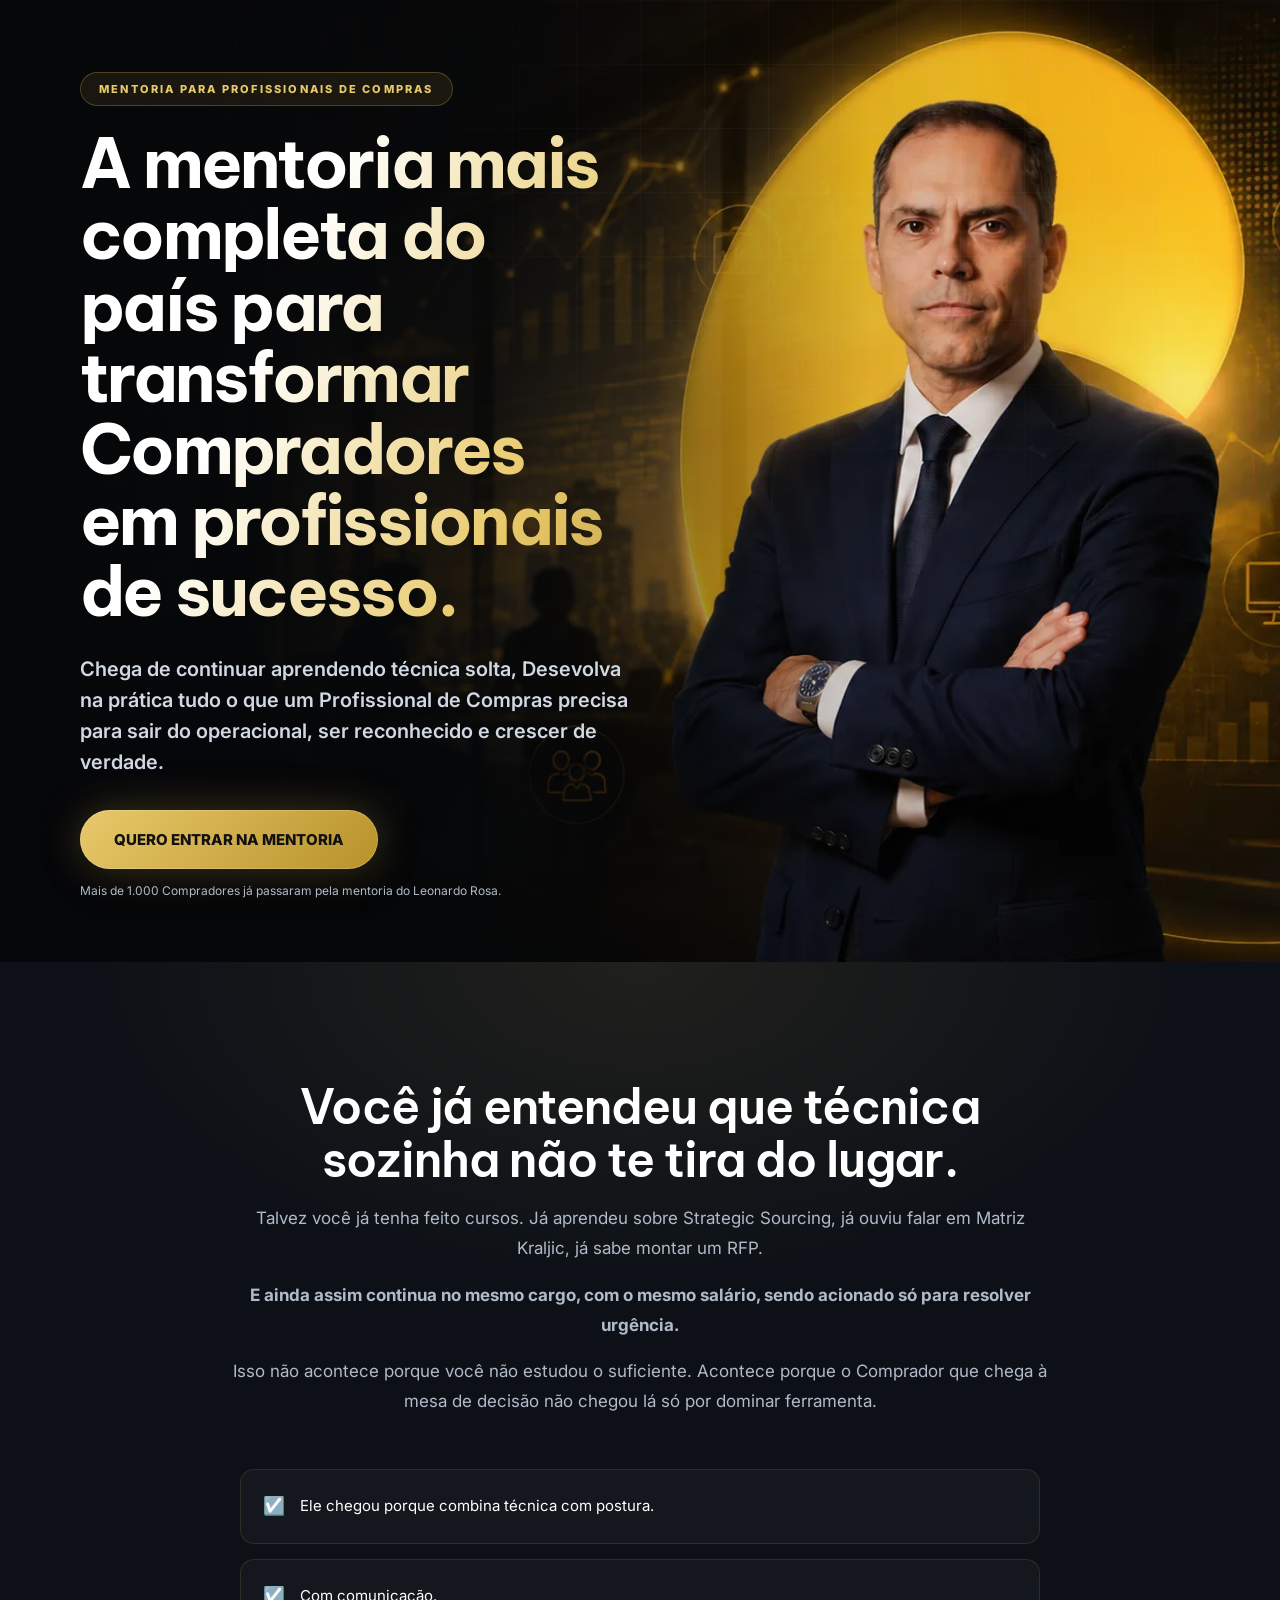
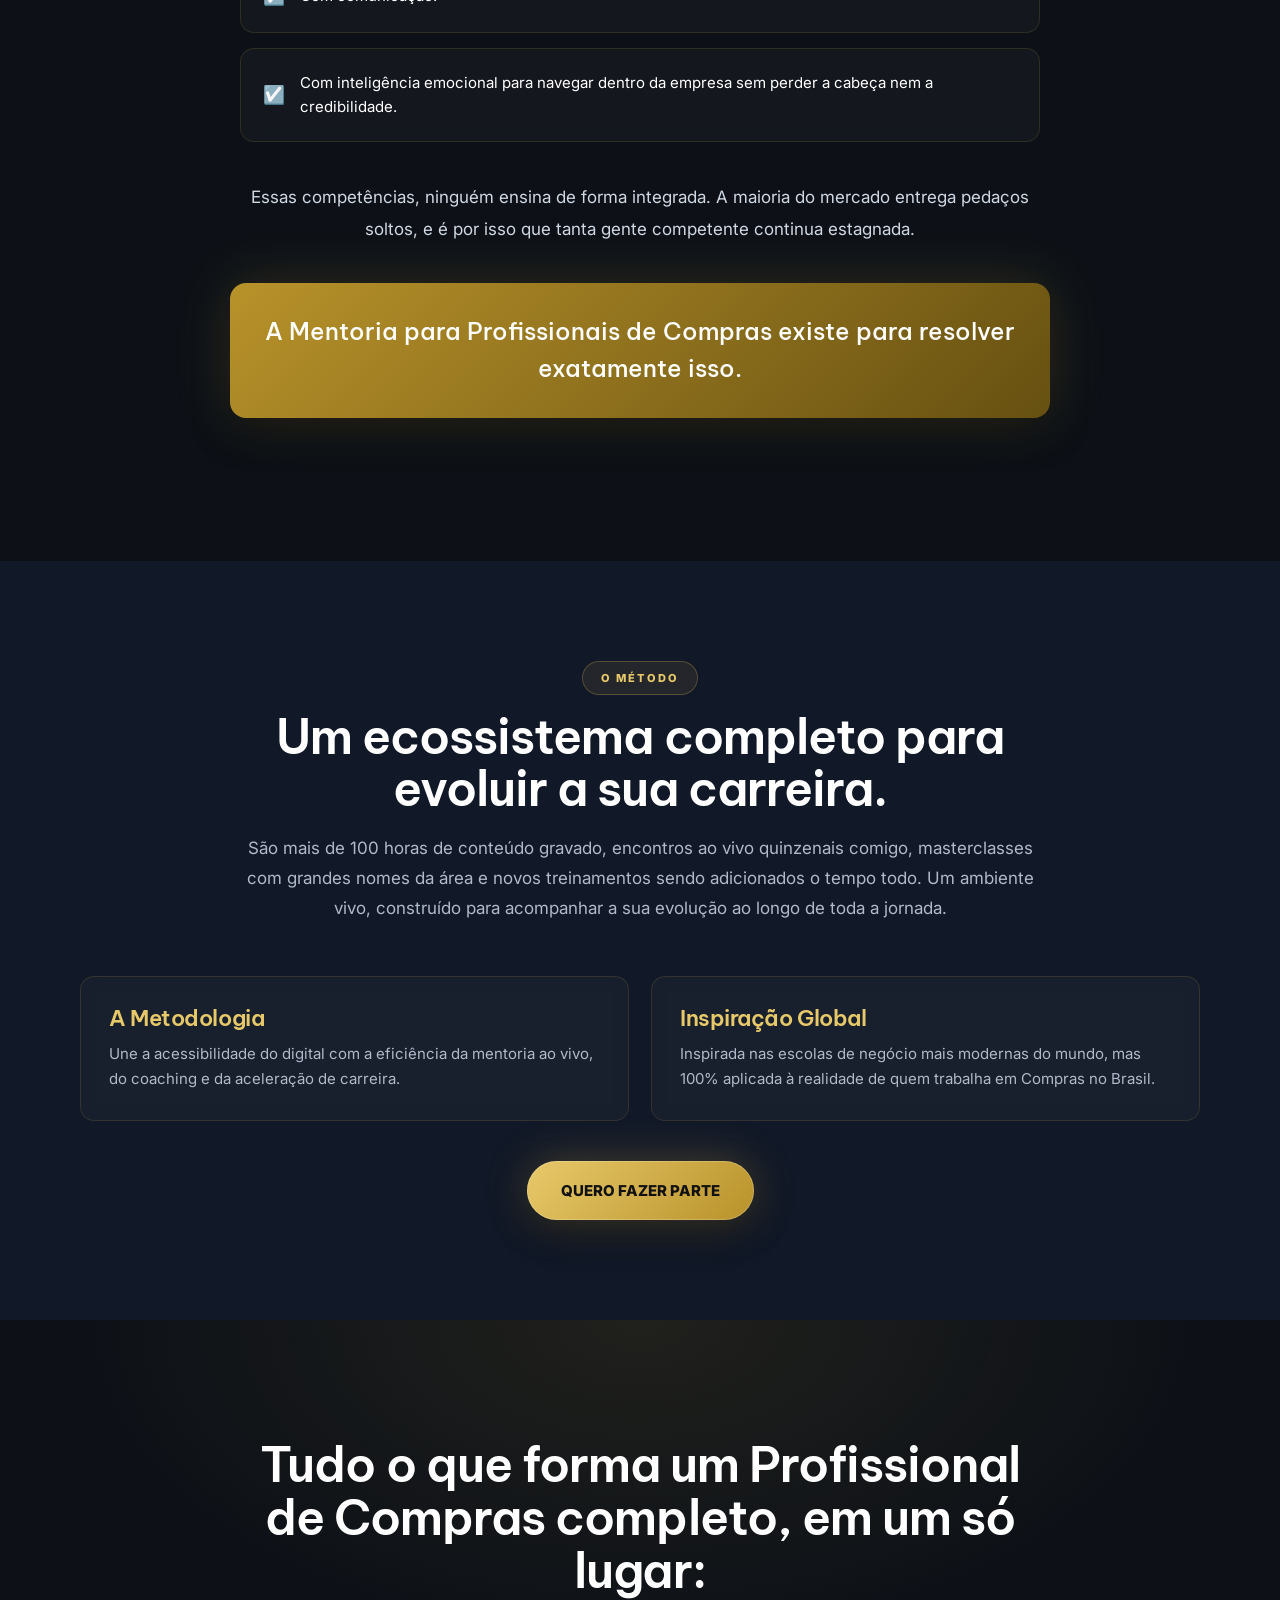
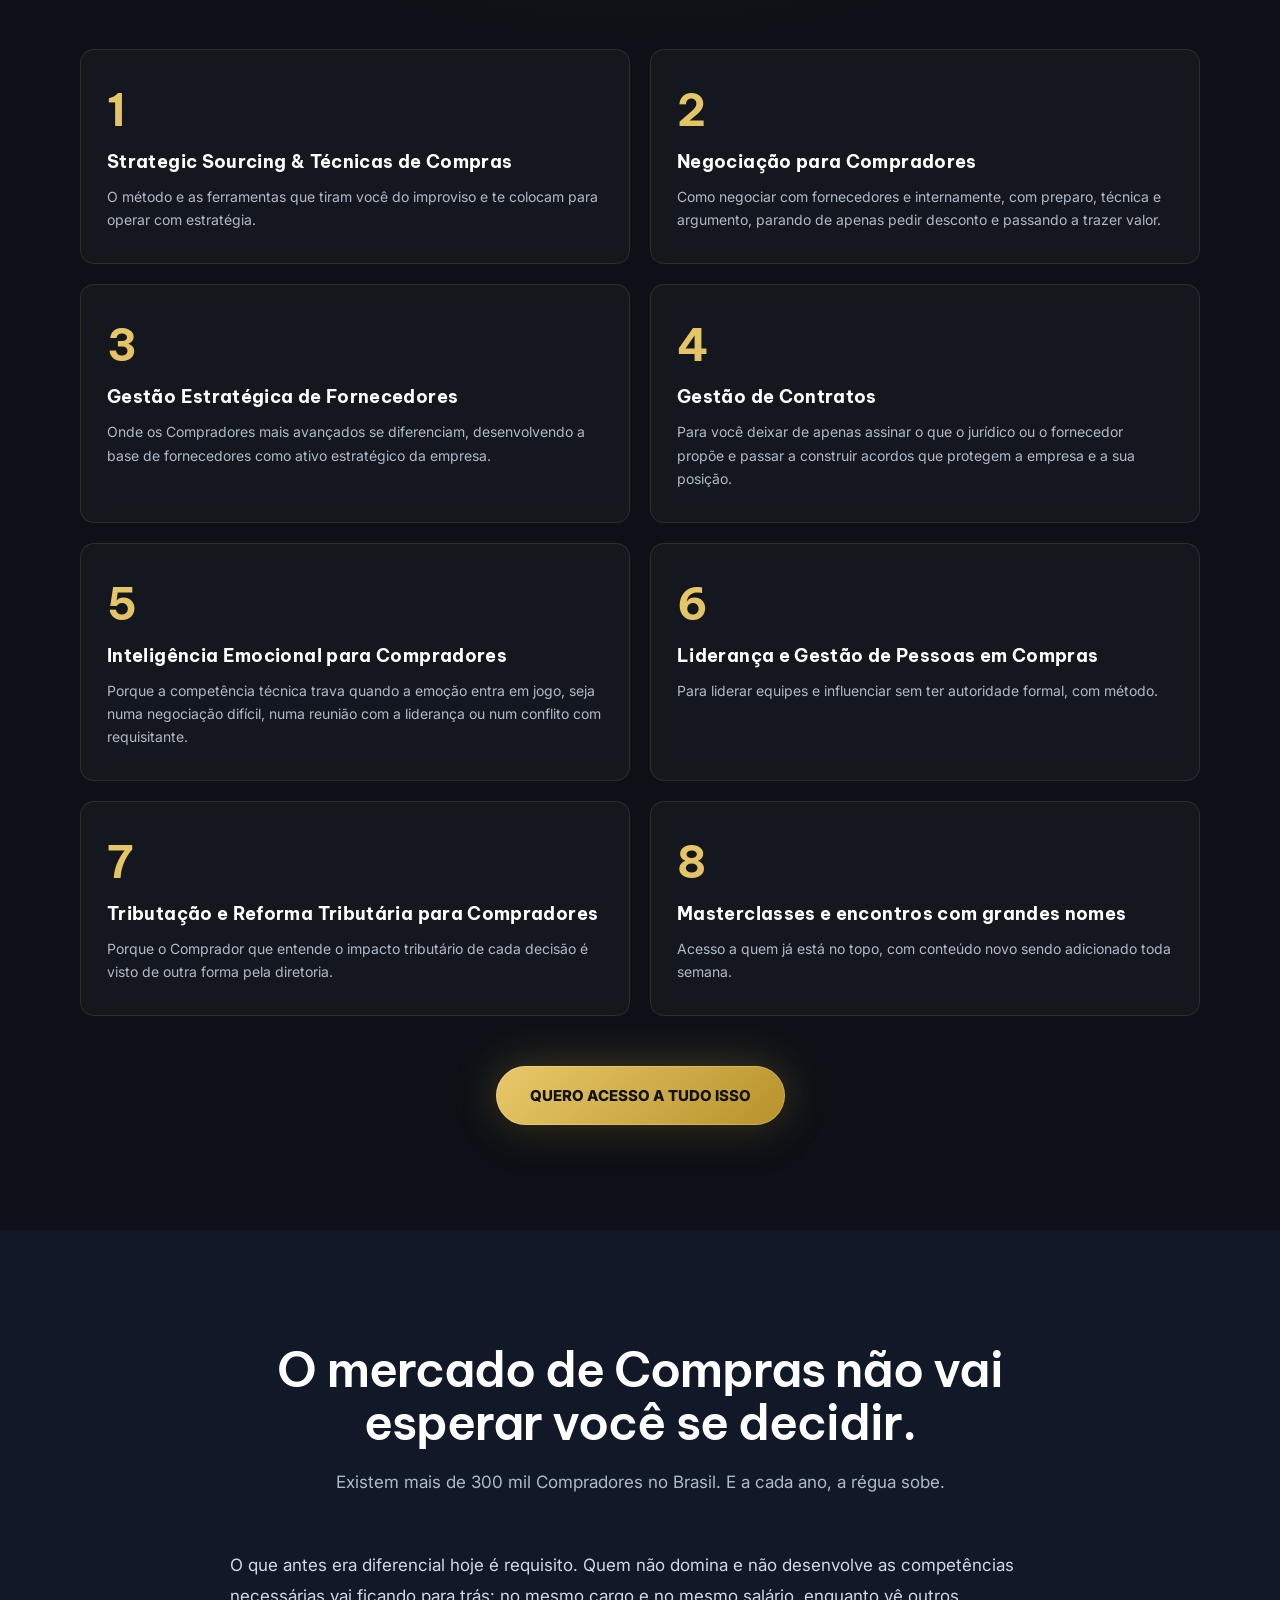
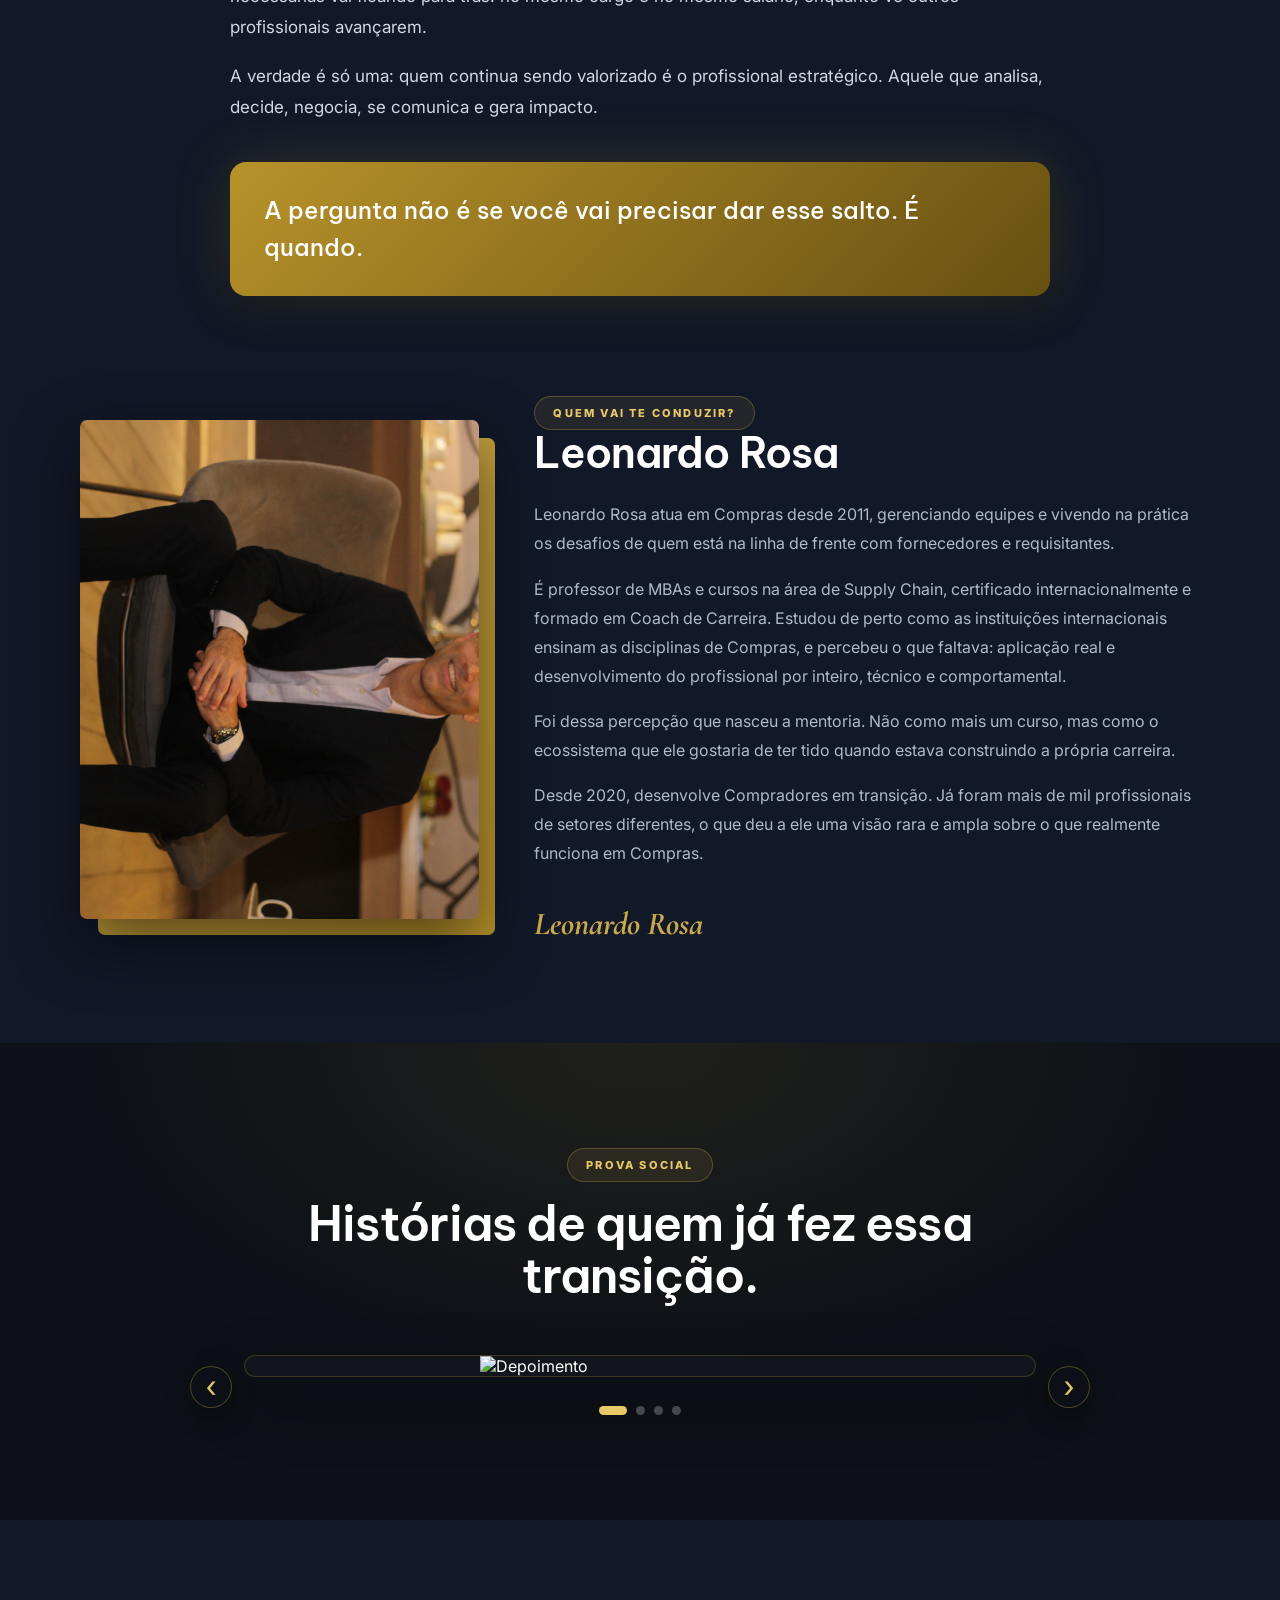
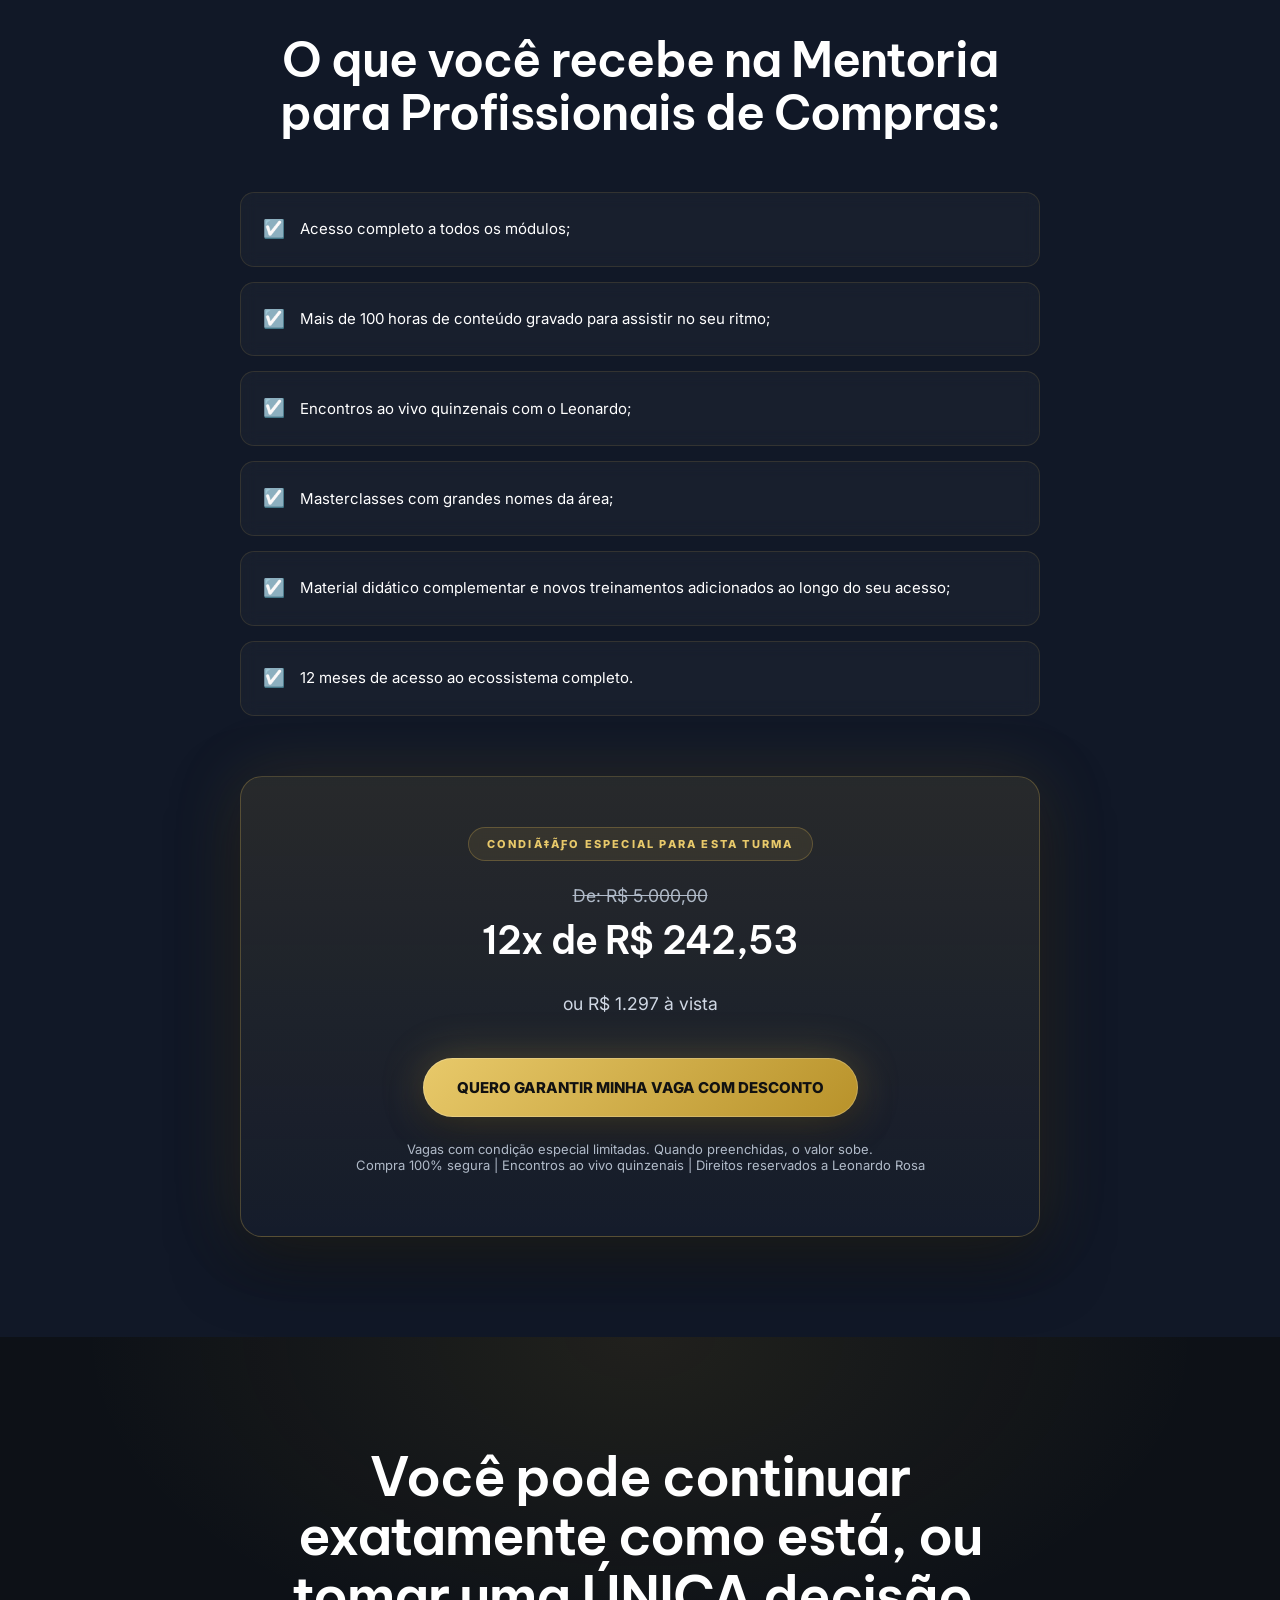
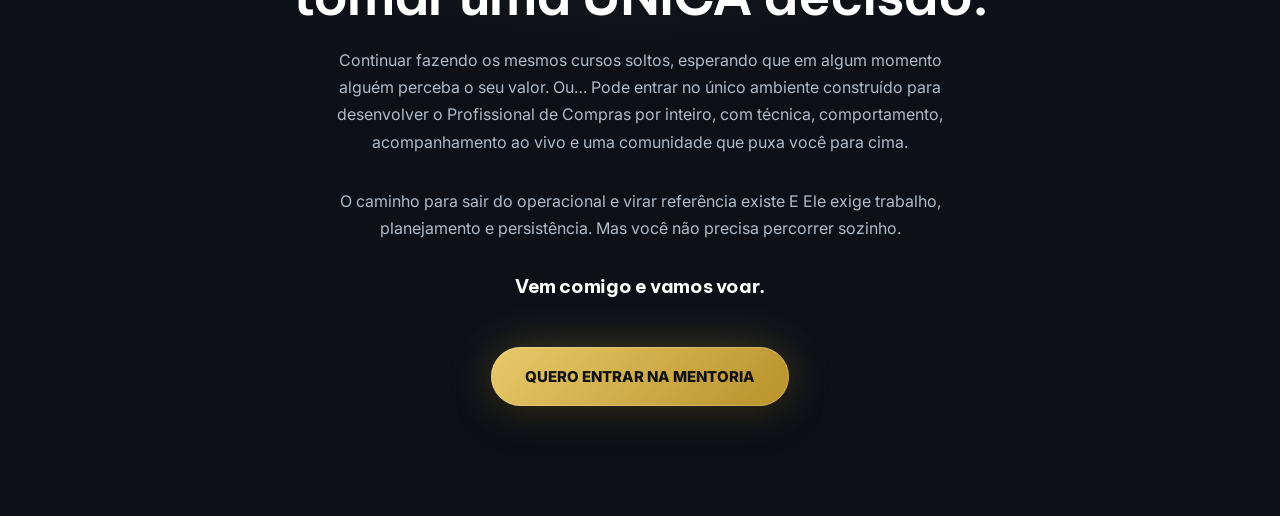
==== commit 7492ba51: "refactor: remove automated build script and migrate static content to index and thank you pages" ====
--- a/index.html
+++ b/index.html
@@ -120,7 +120,7 @@
             position: relative;
             overflow: hidden;
             padding: 72px 0 64px;
-            background: #0d1117 url('') no-repeat center bottom;
+            background: #0d1117 url('./img/hero.webp') no-repeat center bottom;
             background-size: cover;
             min-height: 90vh;
             display: flex;
@@ -895,7 +895,7 @@
             }
 
             .hero {
-                background: #0d1117 url('https://edersonporto.com/wp-content/uploads/2024/10/MOBILE-BG.png') no-repeat center top;
+                background: #0d1117 url('./img/hero_nobile.webp') no-repeat center top;
                 background-size: 100% auto;
                 min-height: auto;
                 align-items: flex-start;
@@ -1179,9 +1179,6 @@
                         MENTORIA</a>
                     <p class="note">Mais de 1.000 Compradores já passaram pela mentoria do Leonardo Rosa.</p>
                 </div>
-            </div>
-            <div class="about-photo">
-                <img src="https://placehold.co/800x800" alt="Leonardo Rosa">
             </div>
         </div>
     </header>
@@ -1322,7 +1319,7 @@
 
             <div class="about reveal" style="margin-top: 100px;">
                 <div class="about-photo">
-                    <img src="https://placehold.co/800x800" alt="Leonardo Rosa">
+                    <img src="./img/leonardo.webp" alt="Leonardo Rosa">
                 </div>
                 <div>
                     <div class="kicker">QUEM VAI TE CONDUZIR?</div>
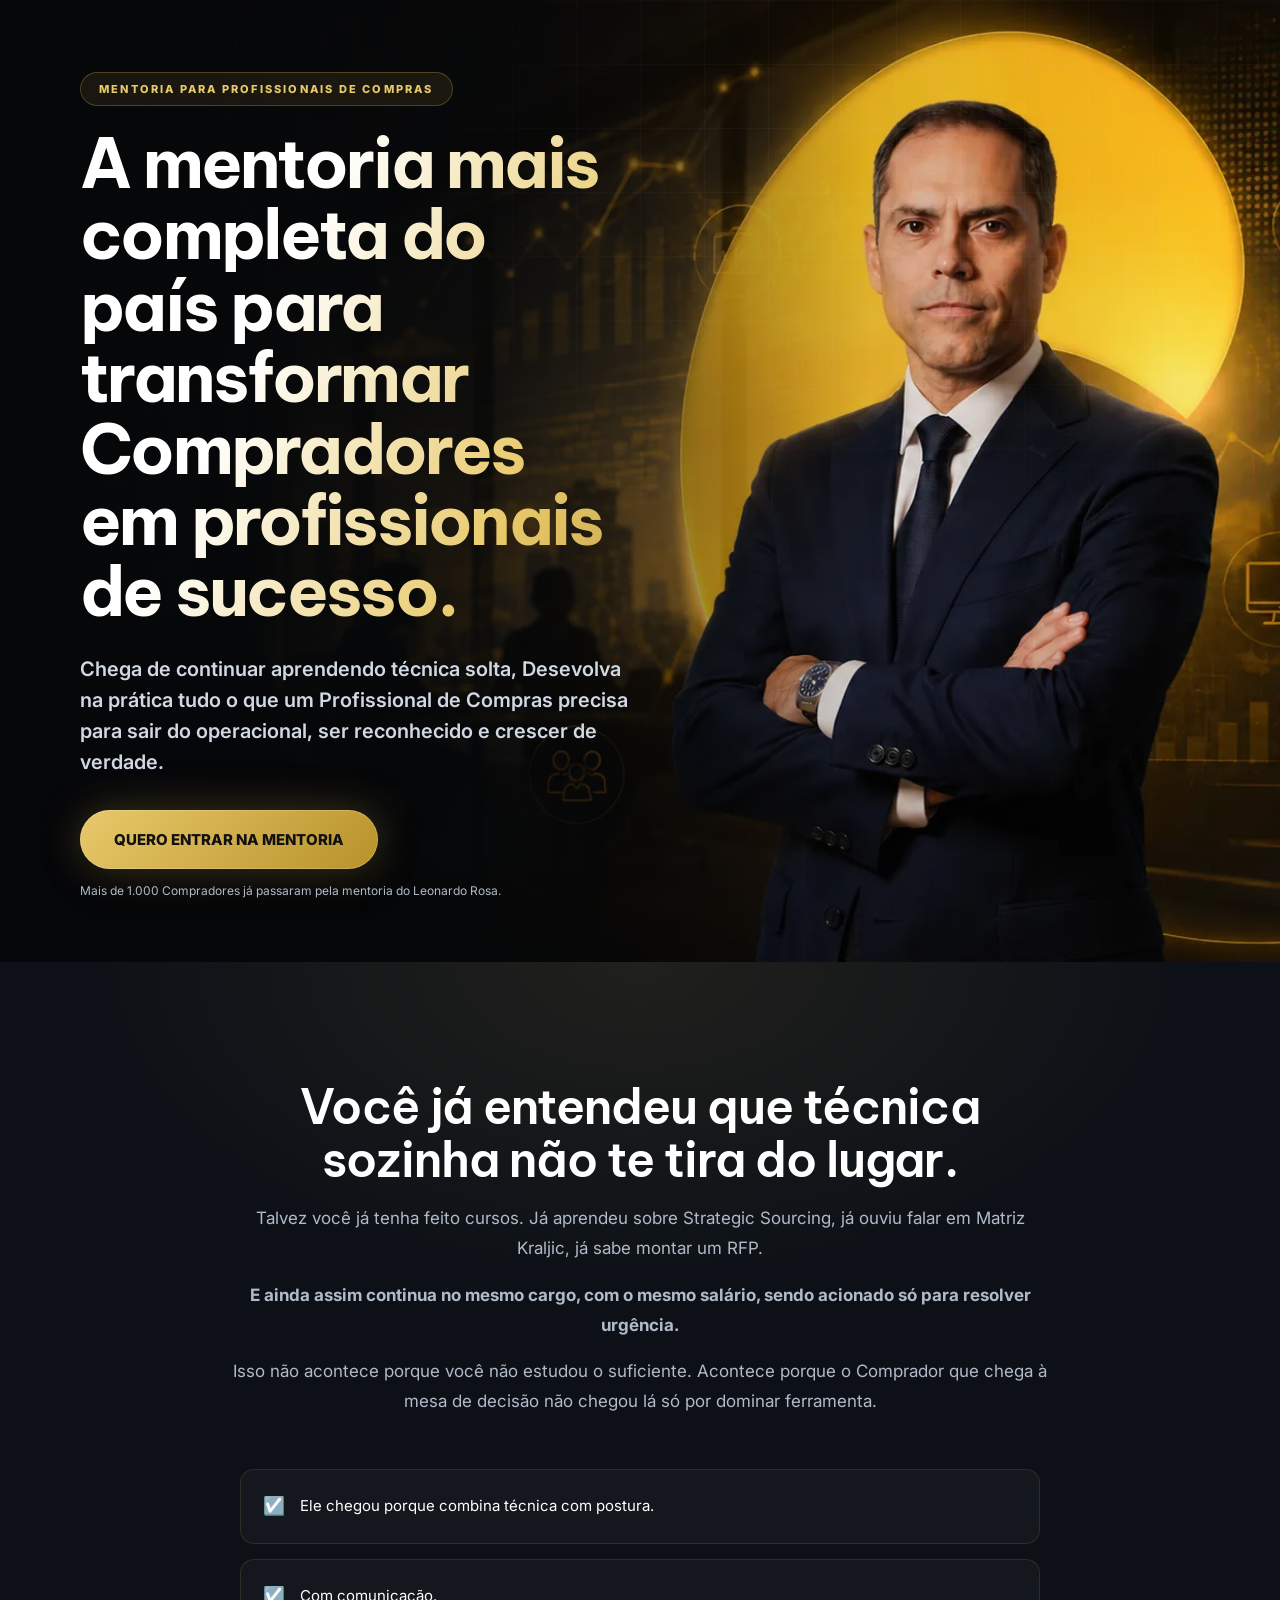
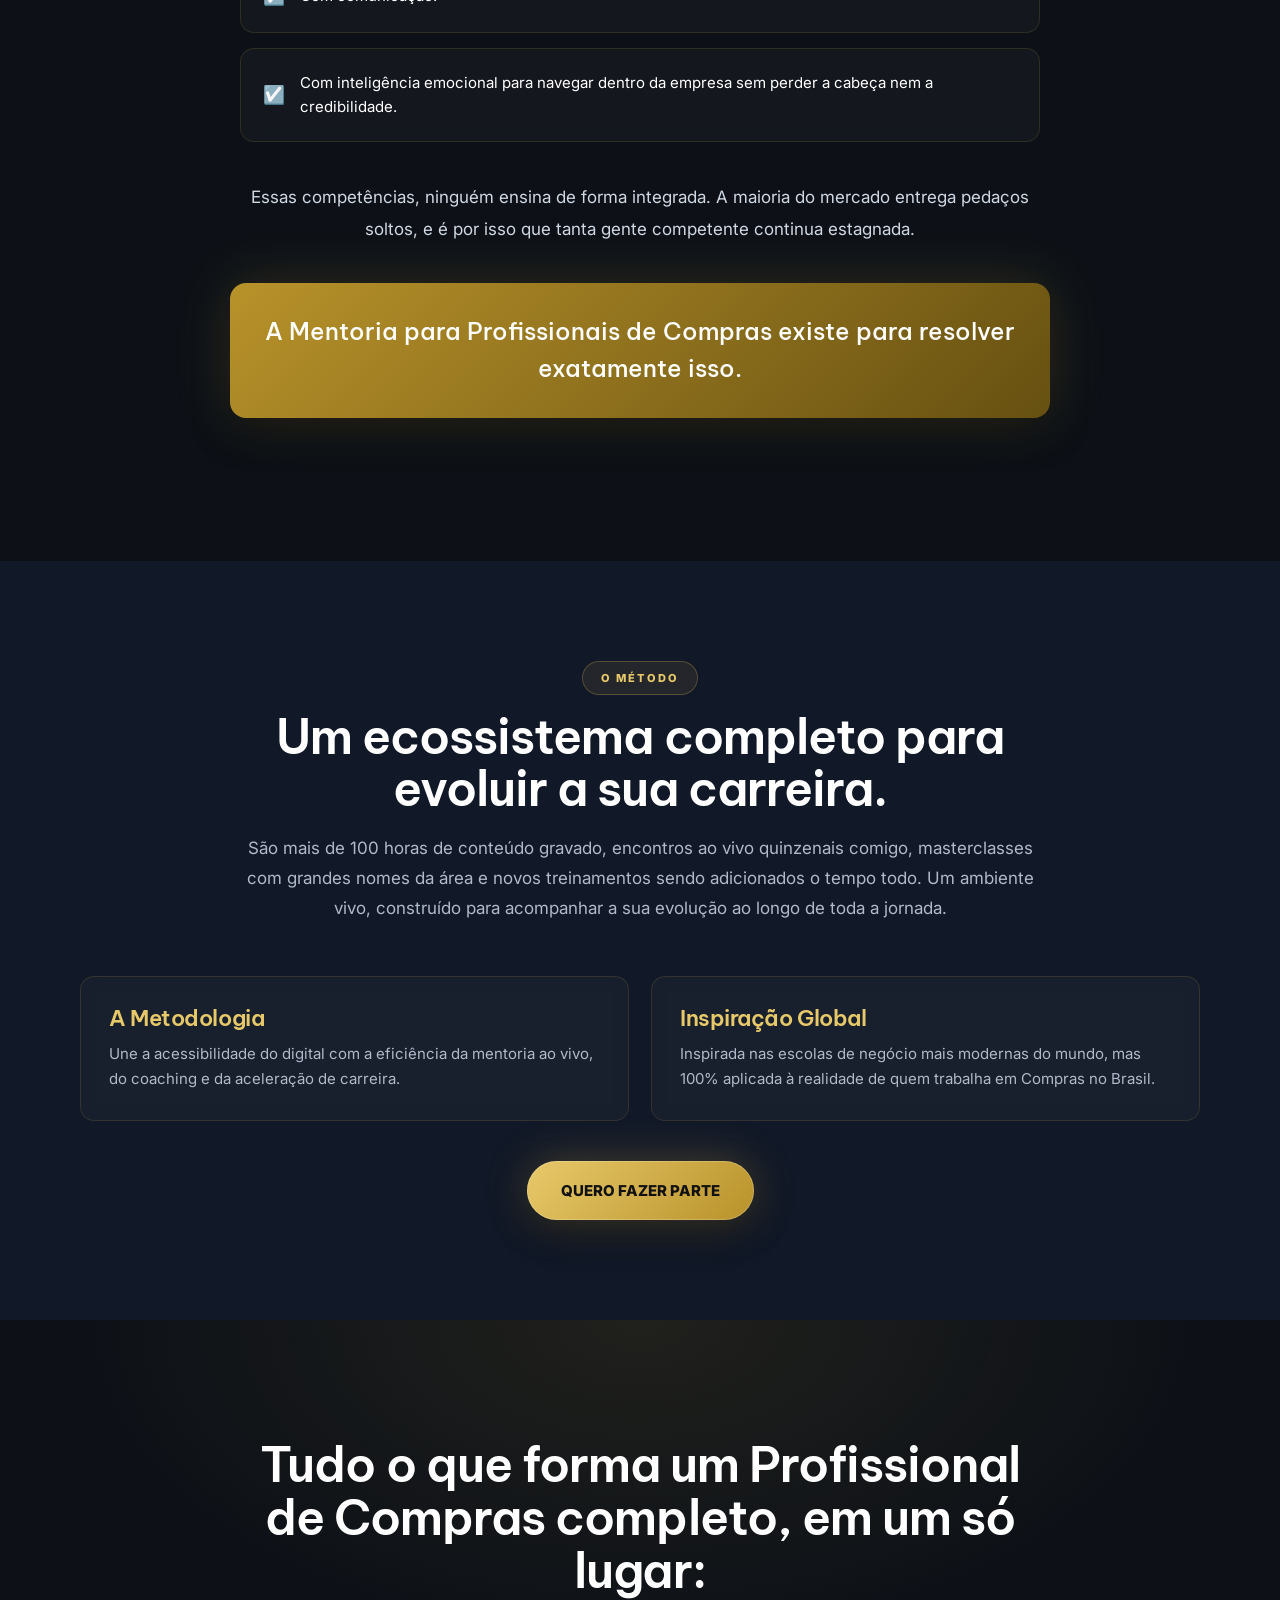
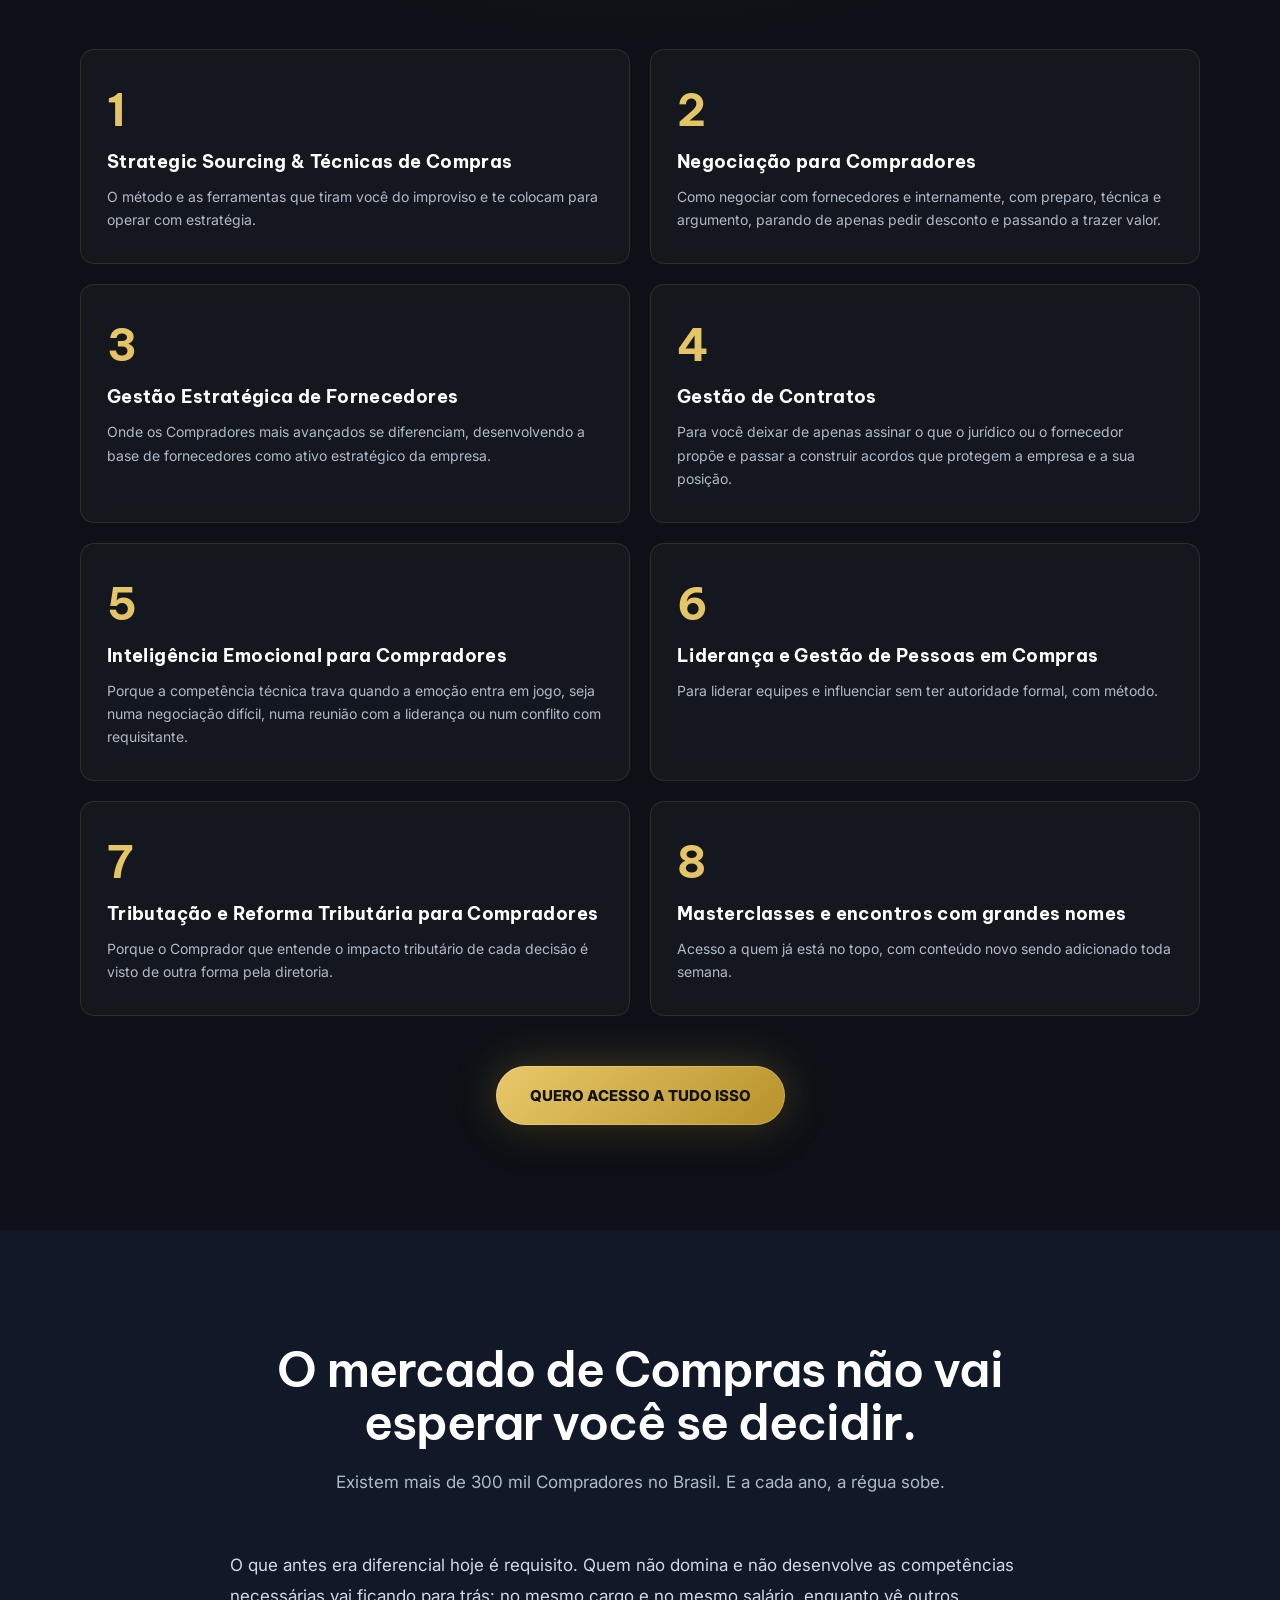
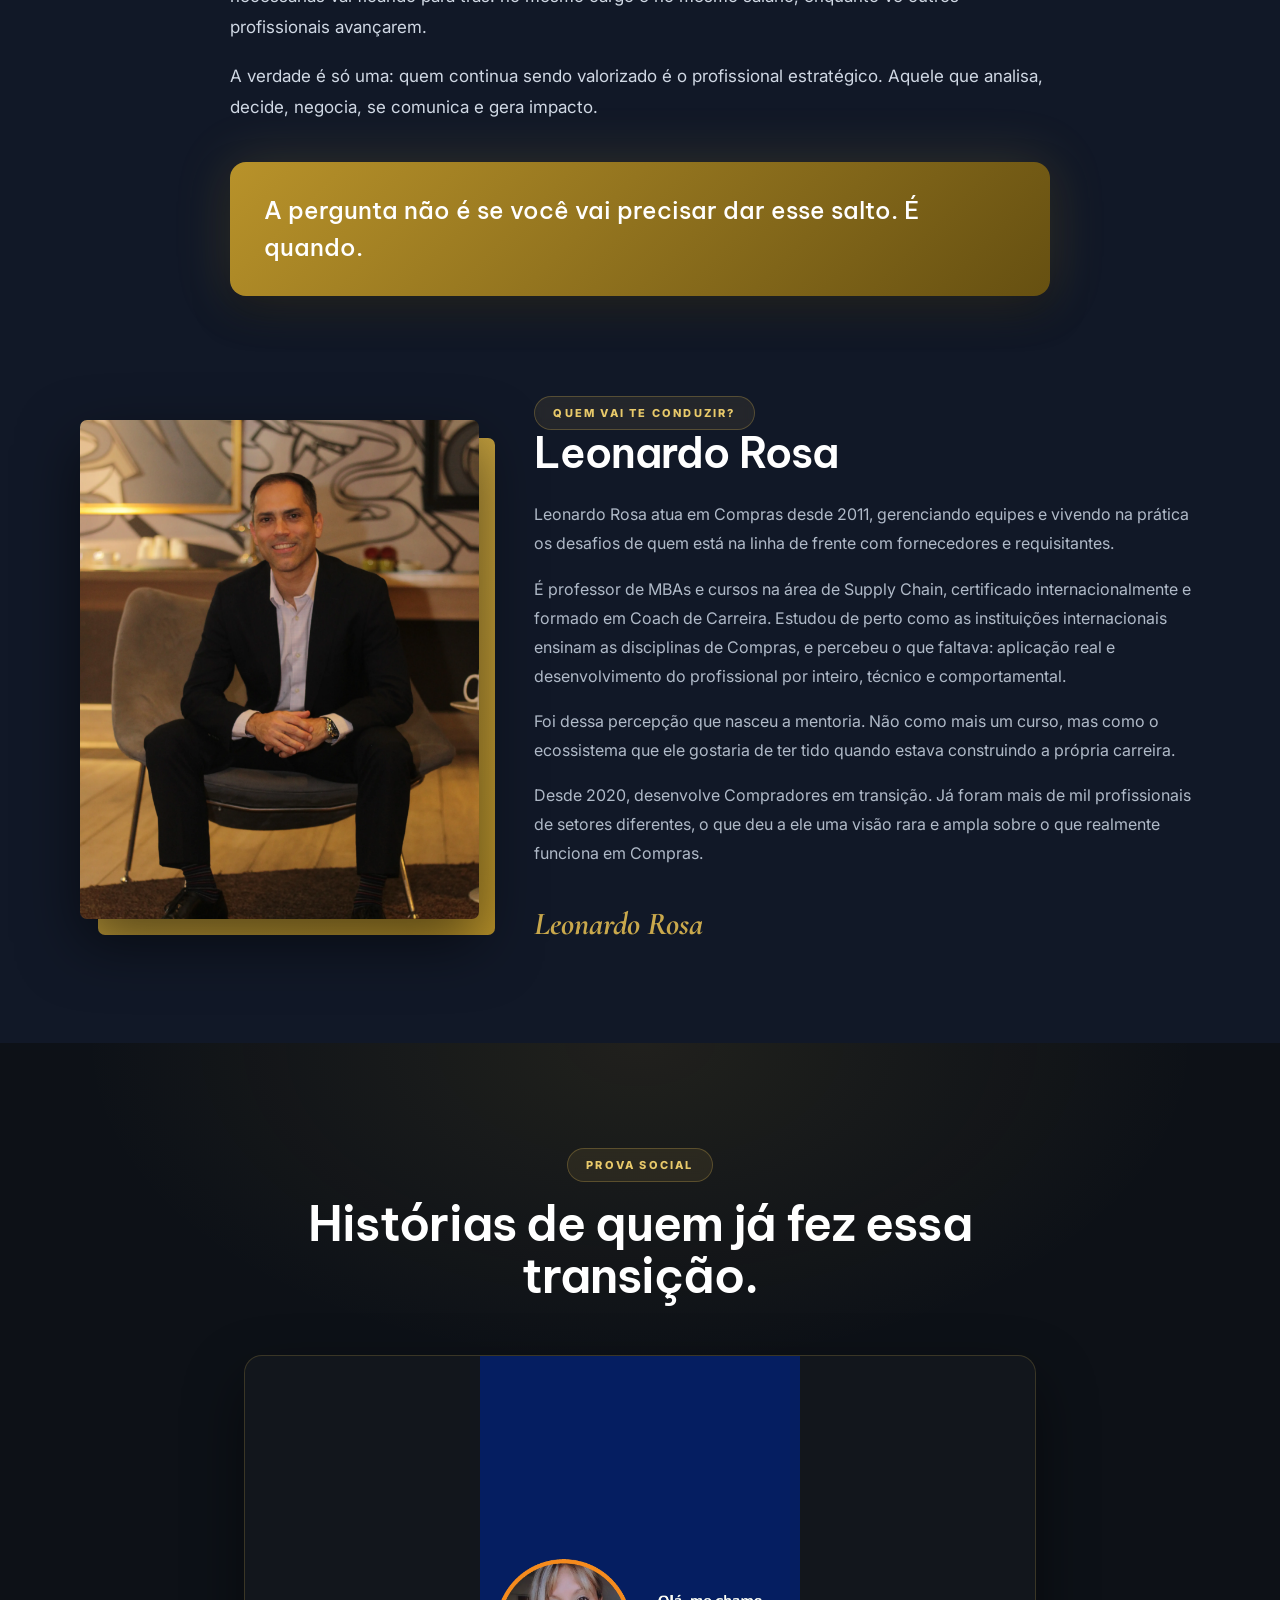
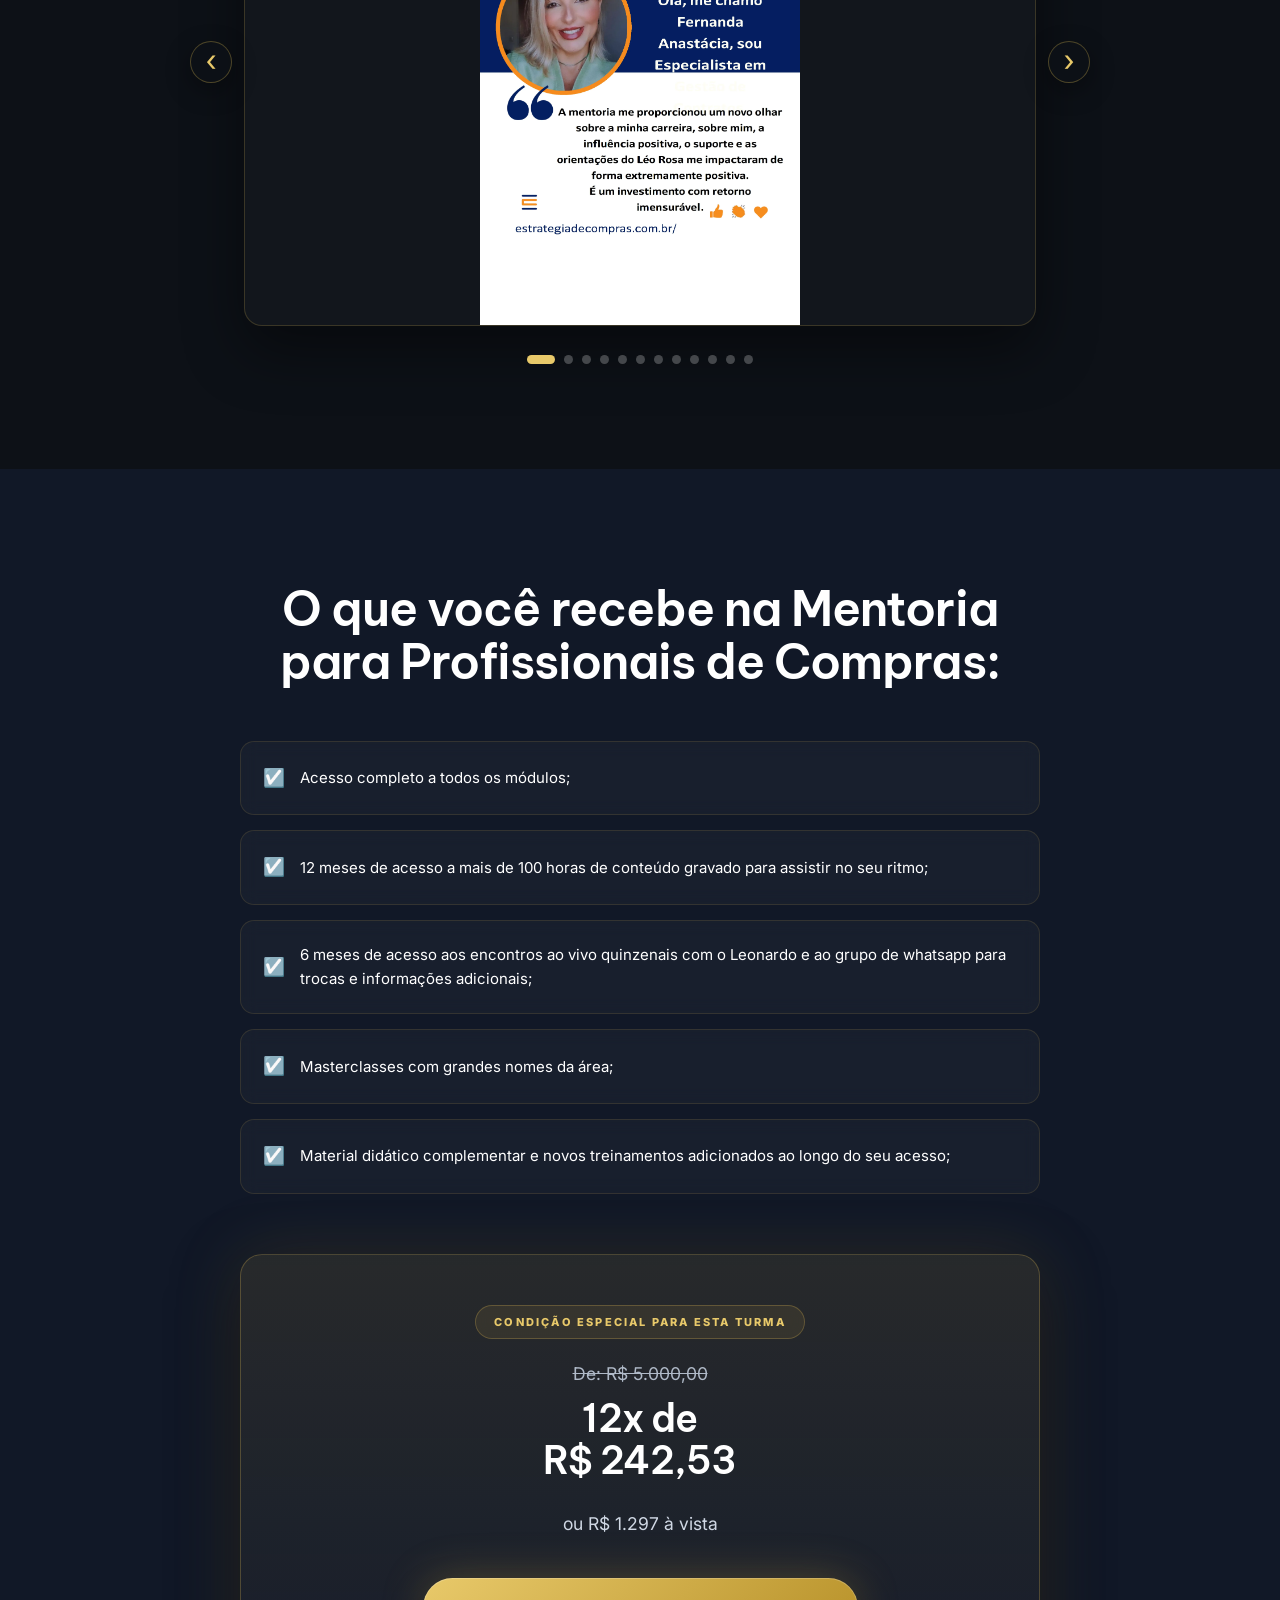
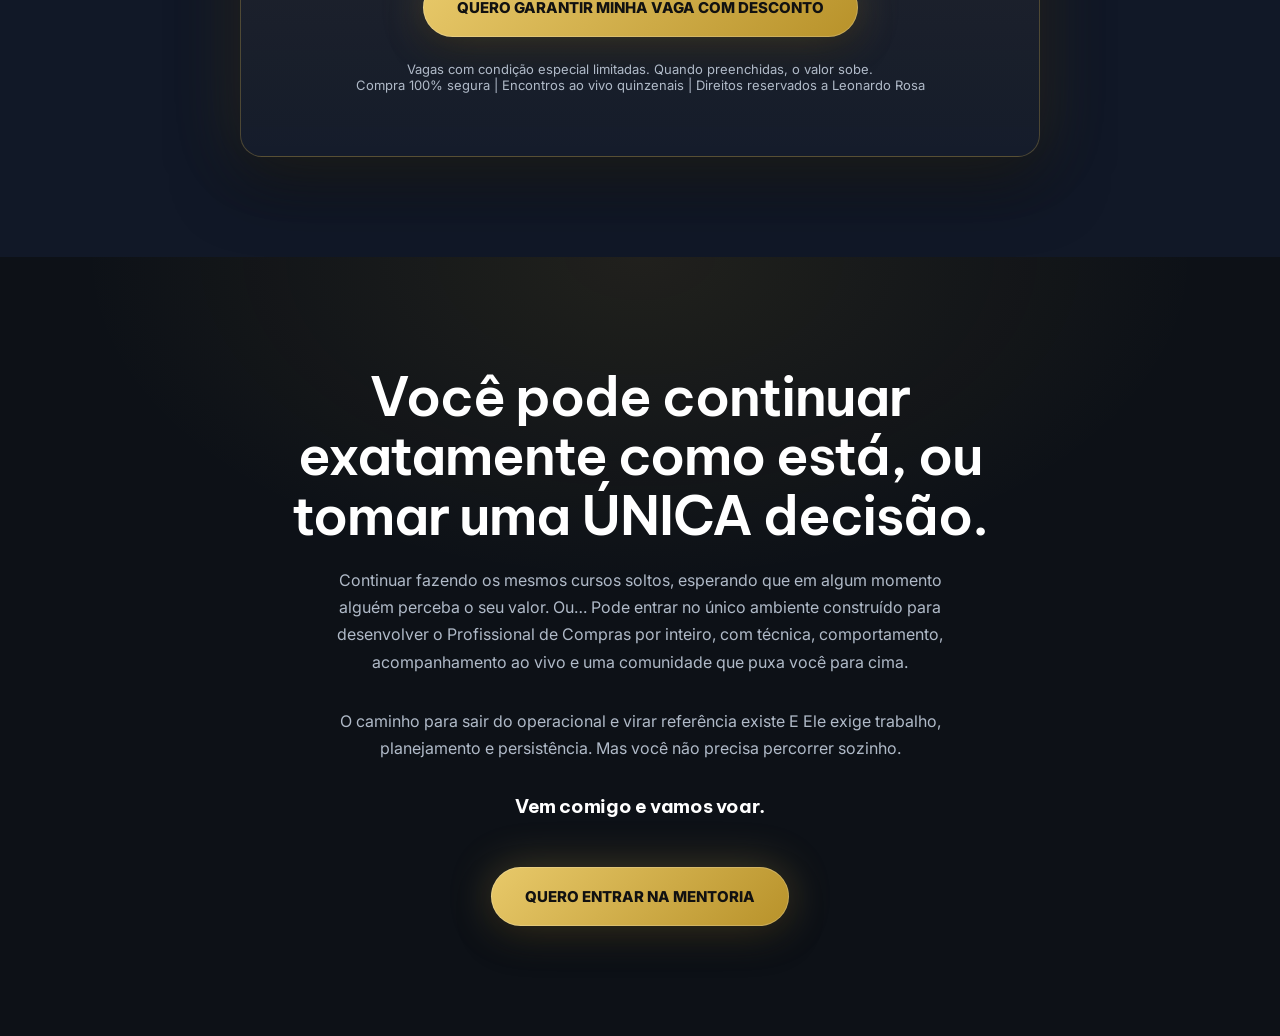
==== commit f19035c2: "feat: update testimonials carousel with new images and adjust offer details in index.html" ====
--- a/index.html
+++ b/index.html
@@ -1353,10 +1353,30 @@
                 <div class="testimonials-viewport">
                     <div class="testimonials-track" id="track">
                         <!-- Imagens de prova social em carrossel -->
-                        <div class="testimonial-slide"><img src="https://placehold.co/600x400" alt="Depoimento"></div>
-                        <div class="testimonial-slide"><img src="https://placehold.co/600x400" alt="Depoimento"></div>
-                        <div class="testimonial-slide"><img src="https://placehold.co/600x400" alt="Depoimento"></div>
-                        <div class="testimonial-slide"><img src="https://placehold.co/600x400" alt="Depoimento"></div>
+                        <div class="testimonial-slide"><img src="./img/depoimentos/Depoimentos alunos (1).webp"
+                                alt="Depoimento"></div>
+                        <div class="testimonial-slide"><img src="./img/depoimentos/Depoimentos alunos (2).webp"
+                                alt="Depoimento"></div>
+                        <div class="testimonial-slide"><img src="./img/depoimentos/Depoimentos alunos (3).webp"
+                                alt="Depoimento"></div>
+                        <div class="testimonial-slide"><img src="./img/depoimentos/Depoimentos alunos (4).webp"
+                                alt="Depoimento"></div>
+                        <div class="testimonial-slide"><img src="./img/depoimentos/Depoimentos alunos (5).webp"
+                                alt="Depoimento"></div>
+                        <div class="testimonial-slide"><img src="./img/depoimentos/Depoimentos alunos (6).webp"
+                                alt="Depoimento"></div>
+                        <div class="testimonial-slide"><img src="./img/depoimentos/Depoimentos alunos (7).webp"
+                                alt="Depoimento"></div>
+                        <div class="testimonial-slide"><img src="./img/depoimentos/Depoimentos alunos (8).webp"
+                                alt="Depoimento"></div>
+                        <div class="testimonial-slide"><img src="./img/depoimentos/Depoimentos alunos (9).webp"
+                                alt="Depoimento"></div>
+                        <div class="testimonial-slide"><img src="./img/depoimentos/Depoimentos alunos (10).webp"
+                                alt="Depoimento"></div>
+                        <div class="testimonial-slide"><img src="./img/depoimentos/Depoimentos alunos (11).webp"
+                                alt="Depoimento"></div>
+                        <div class="testimonial-slide"><img src="./img/depoimentos/Depoimentos alunos (12).webp"
+                                alt="Depoimento"></div>
                     </div>
                 </div>
                 <button class="carousel-arrow carousel-prev" aria-label="Anterior">&lsaquo;</button>
@@ -1374,19 +1394,20 @@
             </div>
             <div class="checks reveal">
                 <div class="check"><b>☑️</b> Acesso completo a todos os módulos;</div>
-                <div class="check"><b>☑️</b> Mais de 100 horas de conteúdo gravado para assistir no seu ritmo;
+                <div class="check"><b>☑️</b> 12 meses de acesso a mais de 100 horas de conteúdo gravado para assistir no
+                    seu ritmo;
                 </div>
-                <div class="check"><b>☑️</b> Encontros ao vivo quinzenais com o Leonardo;</div>
+                <div class="check"><b>☑️</b> 6 meses de acesso aos encontros ao vivo quinzenais com o Leonardo e ao
+                    grupo de whatsapp para trocas e informações adicionais;</div>
                 <div class="check"><b>☑️</b> Masterclasses com grandes nomes da área;</div>
-                <div class="check"><b>☑️</b> Material didático complementar e novos treinamentos adicionados ao
-                    longo do seu acesso;</div>
-                <div class="check"><b>☑️</b> 12 meses de acesso ao ecossistema completo.</div>
+                <div class="check"><b>☑️</b> Material didático complementar e novos treinamentos adicionados ao longo do
+                    seu acesso;</div>
             </div>
 
             <div class="price reveal" style="margin-top: 60px;" id="preco">
-                <div class="kicker" style="margin: 0 auto 16px;">CONDIÃ‡ÃƒO ESPECIAL PARA ESTA TURMA</div>
+                <div class="kicker" style="margin: 0 auto 16px;">CONDIÇÃO ESPECIAL PARA ESTA TURMA</div>
                 <div class="de">De: R$ 5.000,00</div>
-                <h2>12x de R$ 242,53</h2>
+                <h2>12x de <span style="display: block;">R$ 242,53</span></h2>
                 <div class="parcel">ou R$ 1.297 à vista</div>
                 <a href="https://payfast.greenn.com.br/7j39p2y/offer/6rVLyJ" class="cta" style="margin-top: 20px;">QUERO
                     GARANTIR MINHA VAGA COM DESCONTO</a>
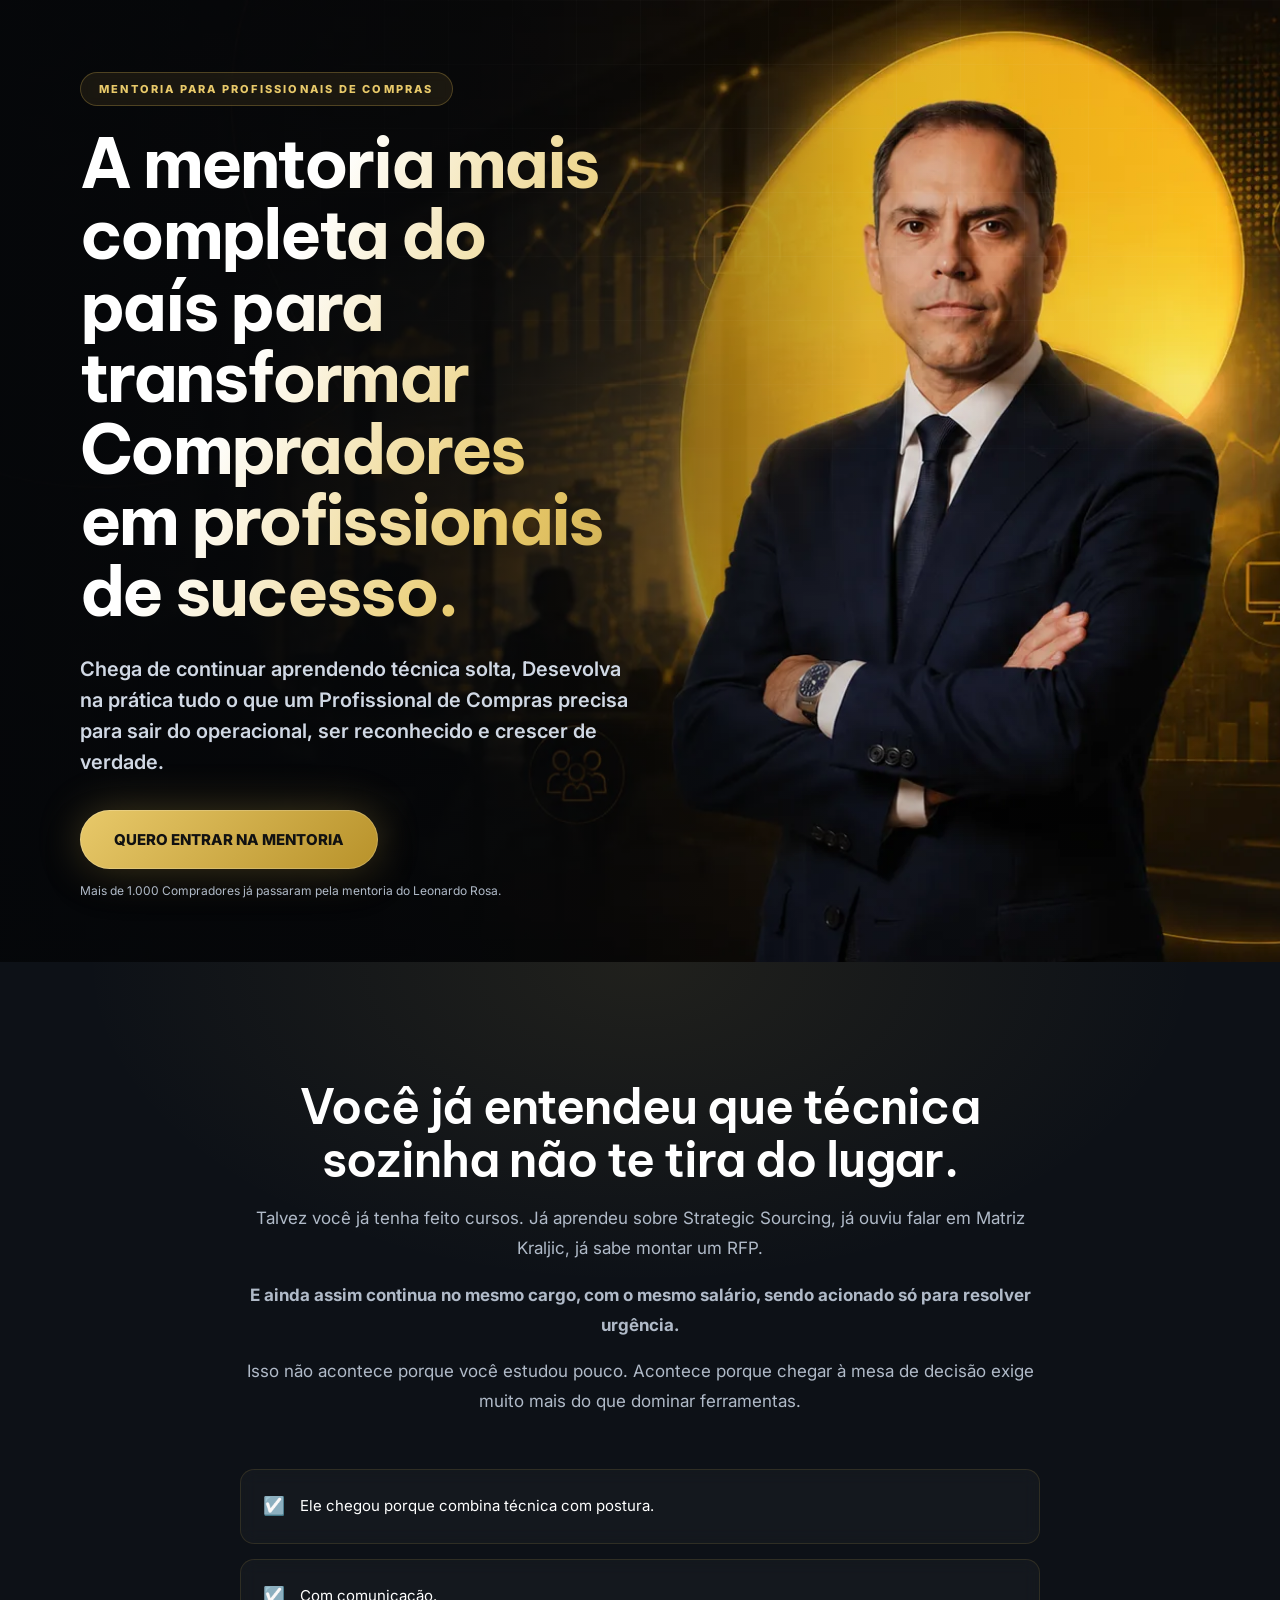
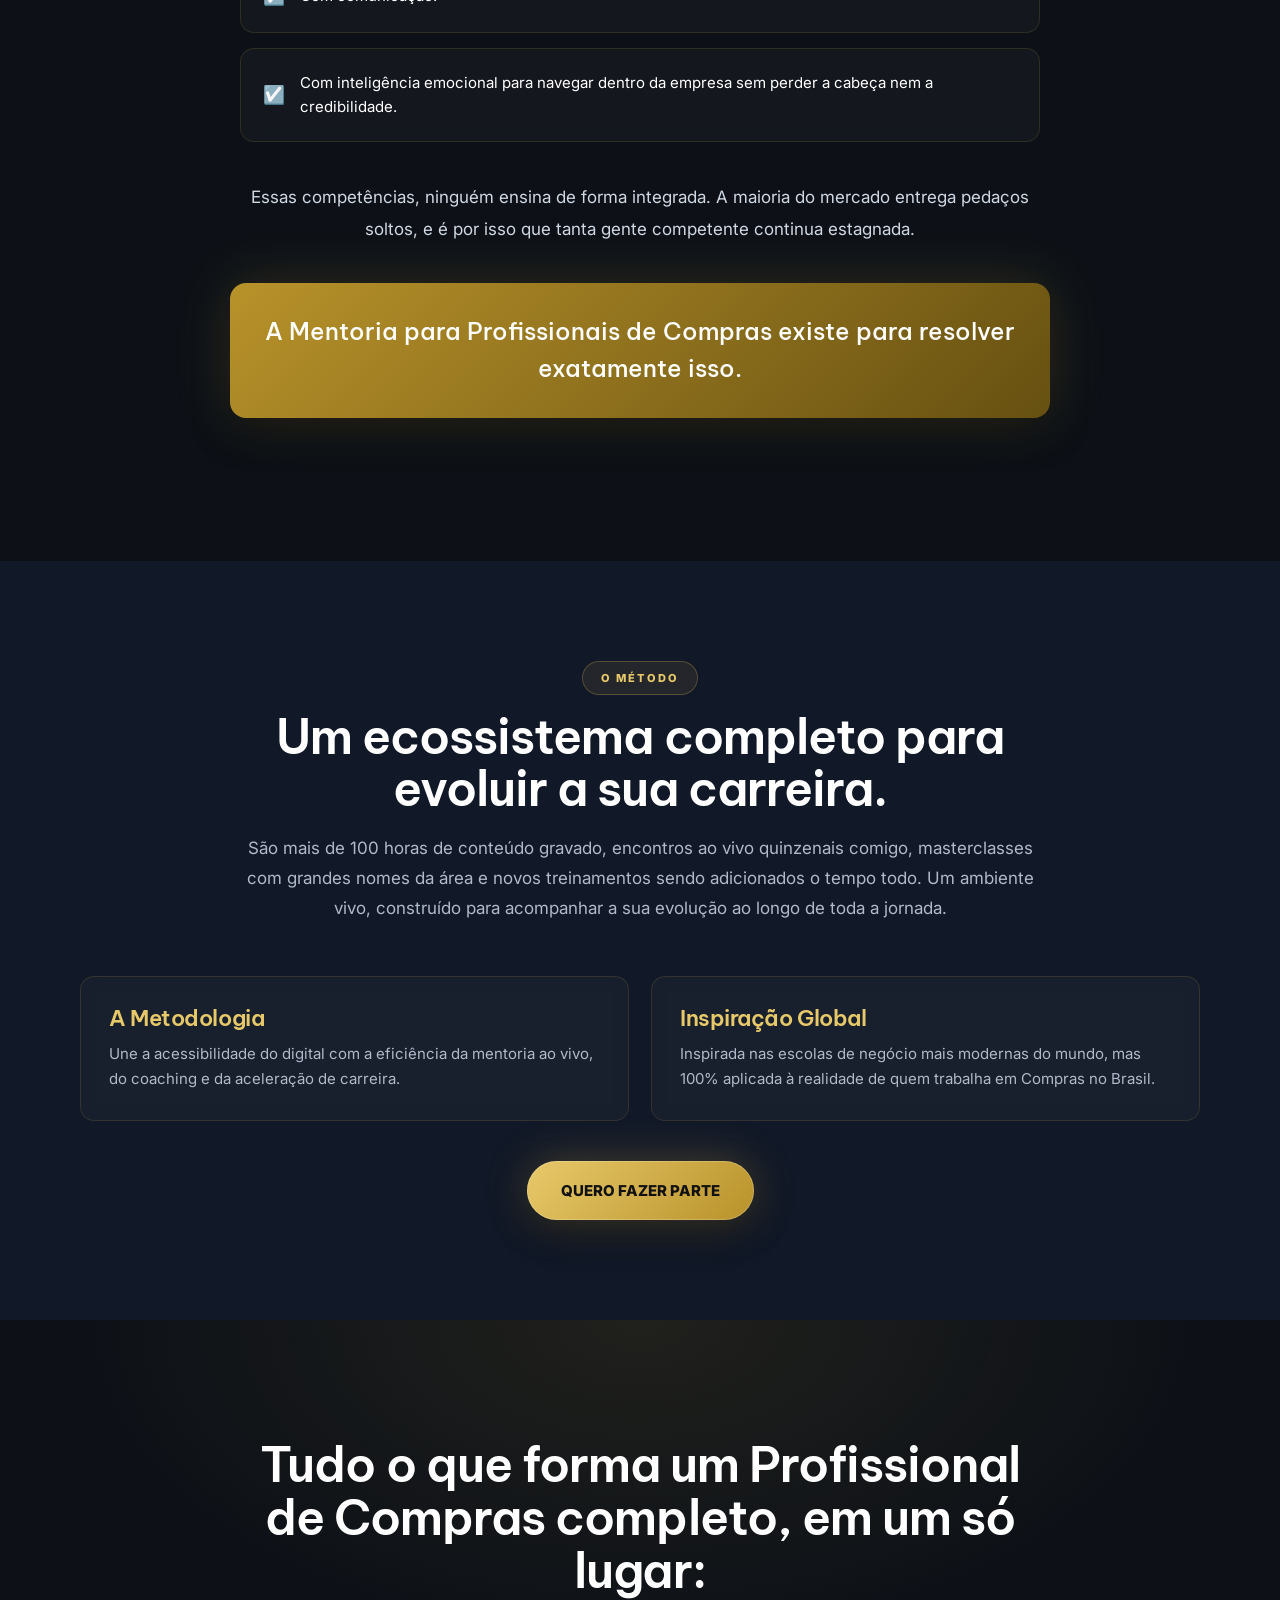
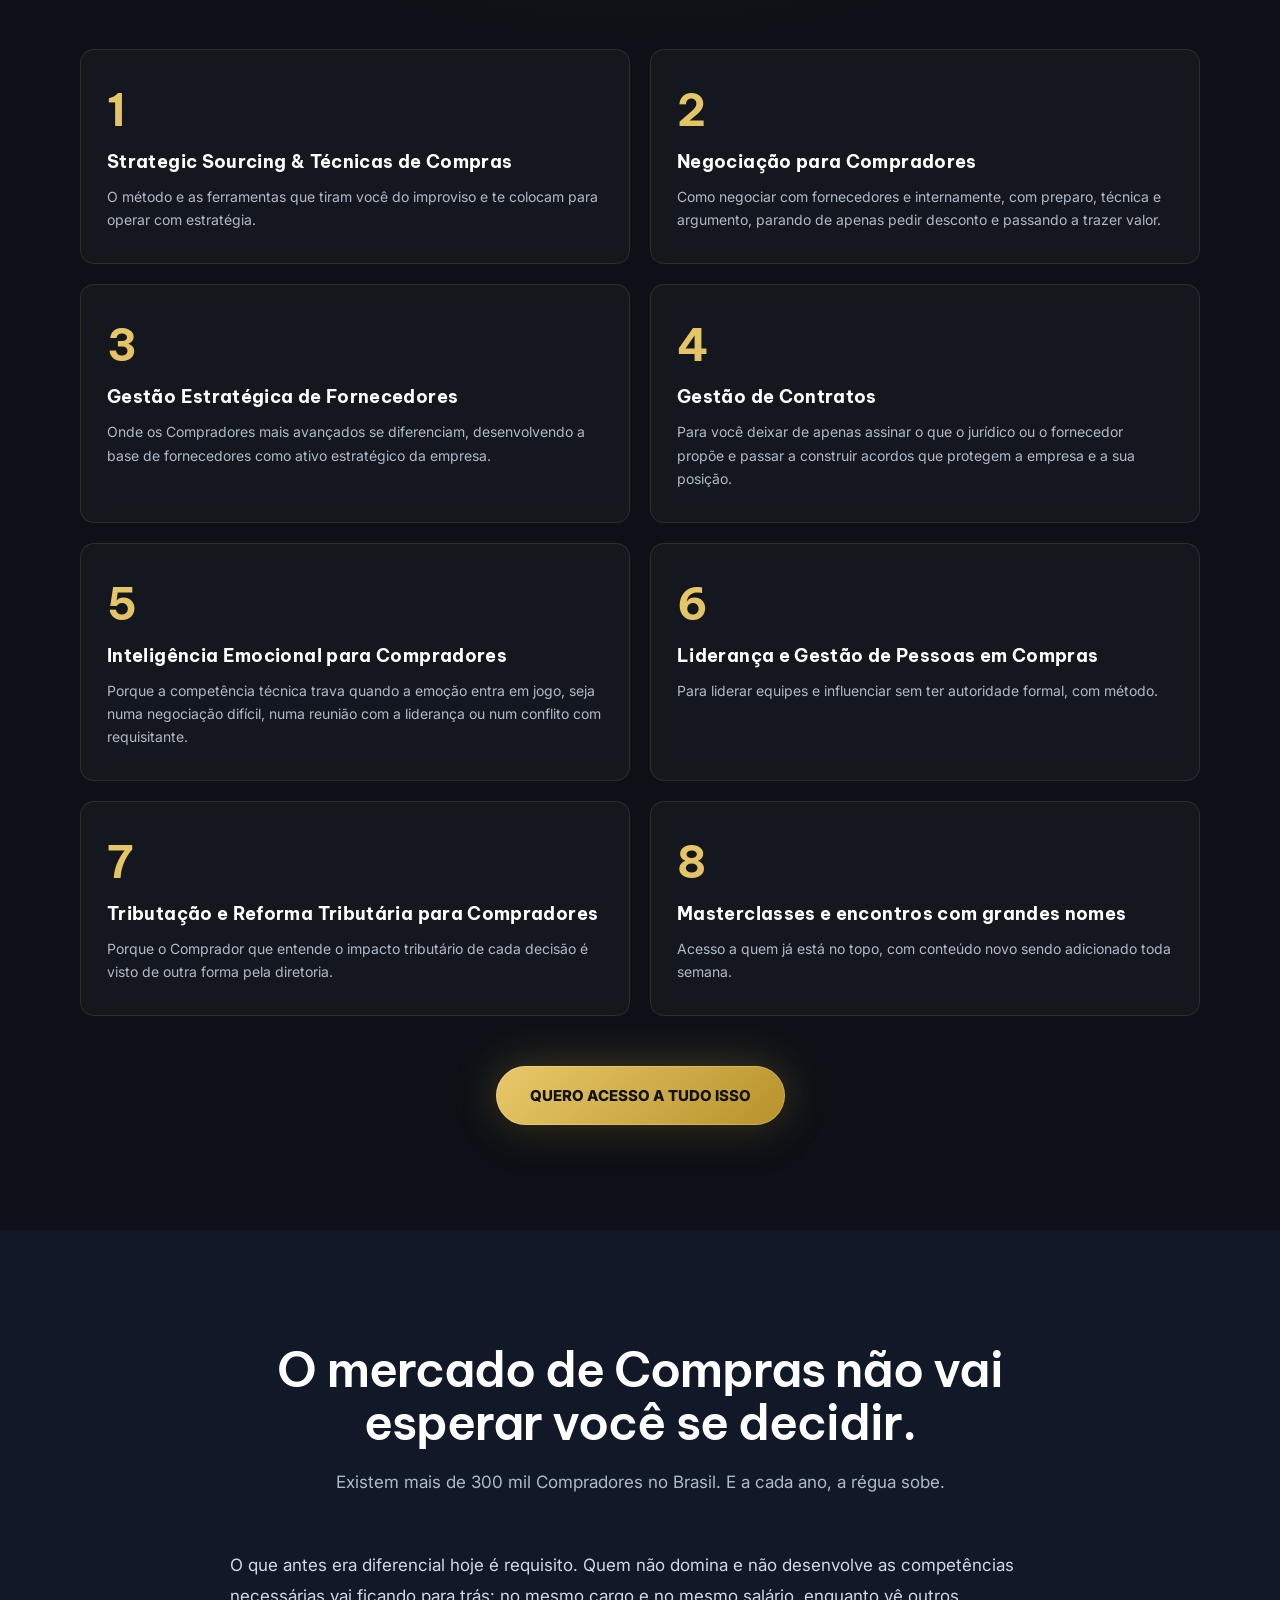
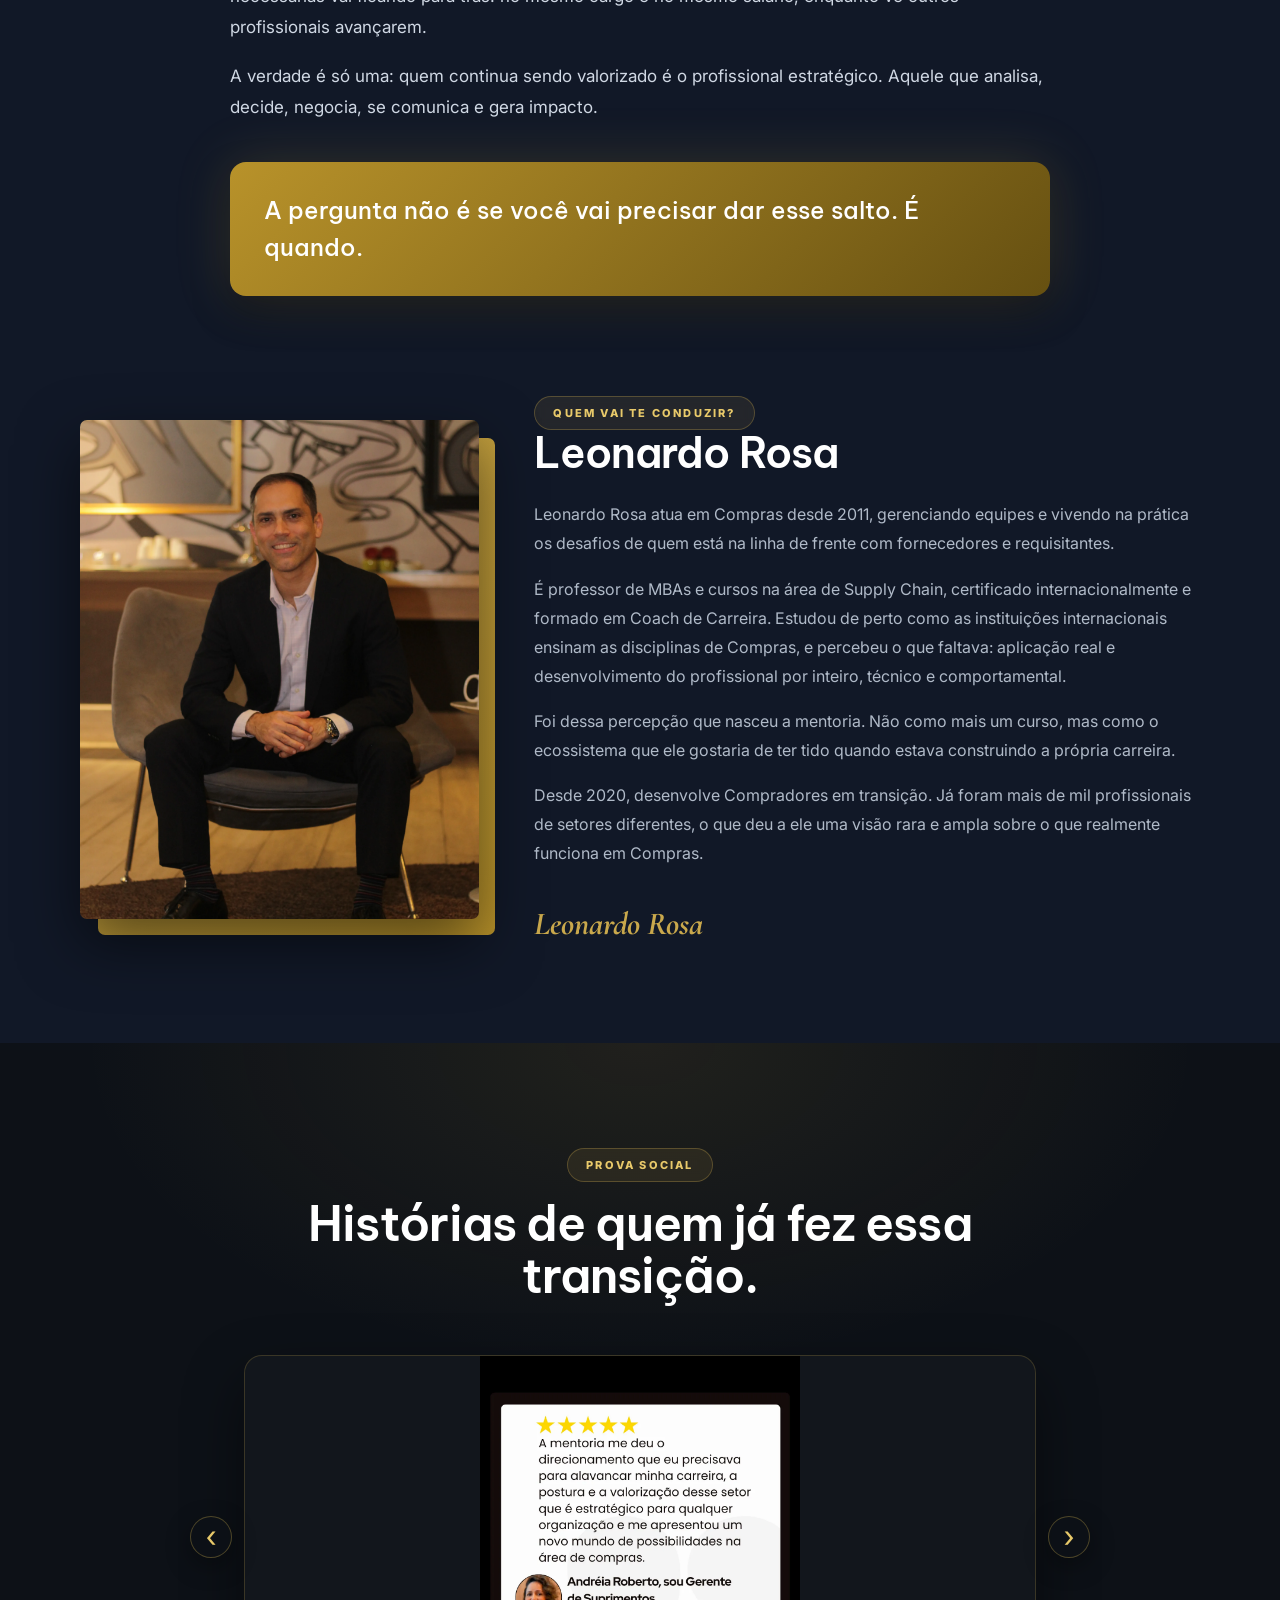
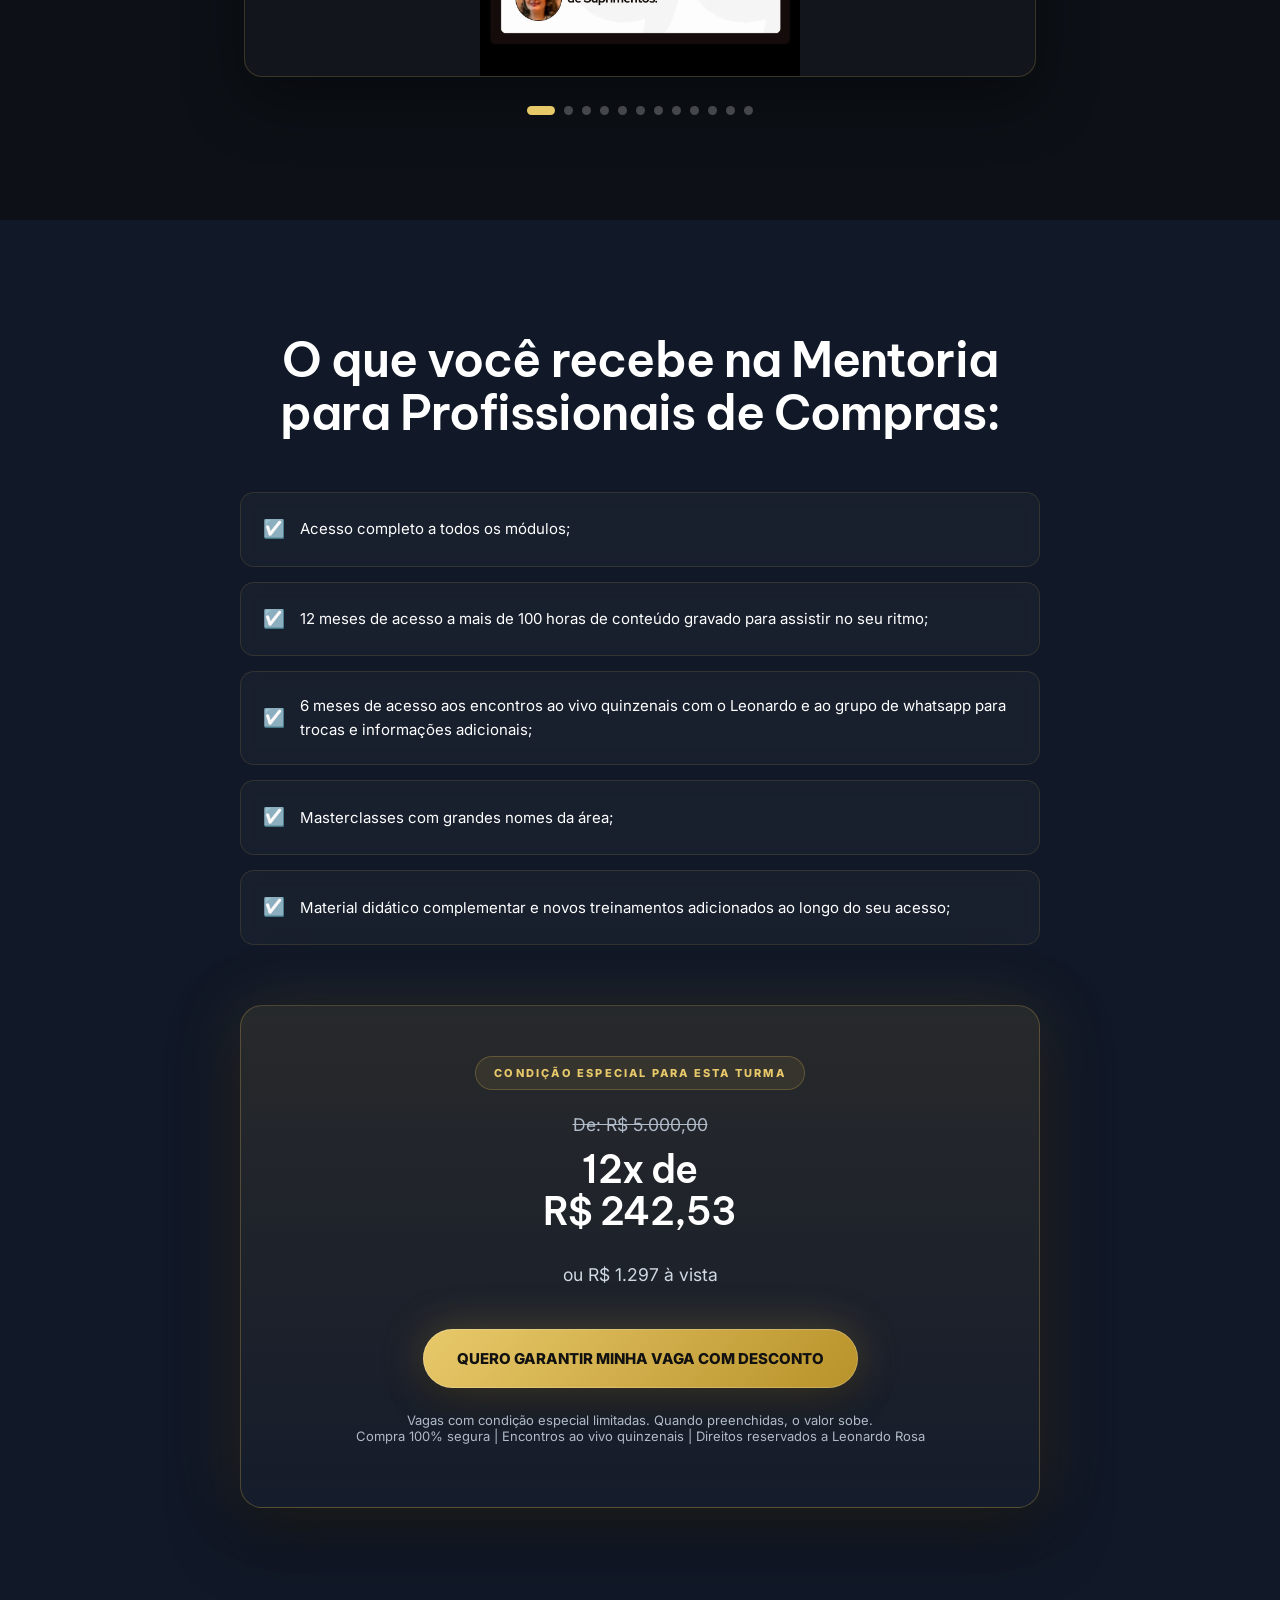
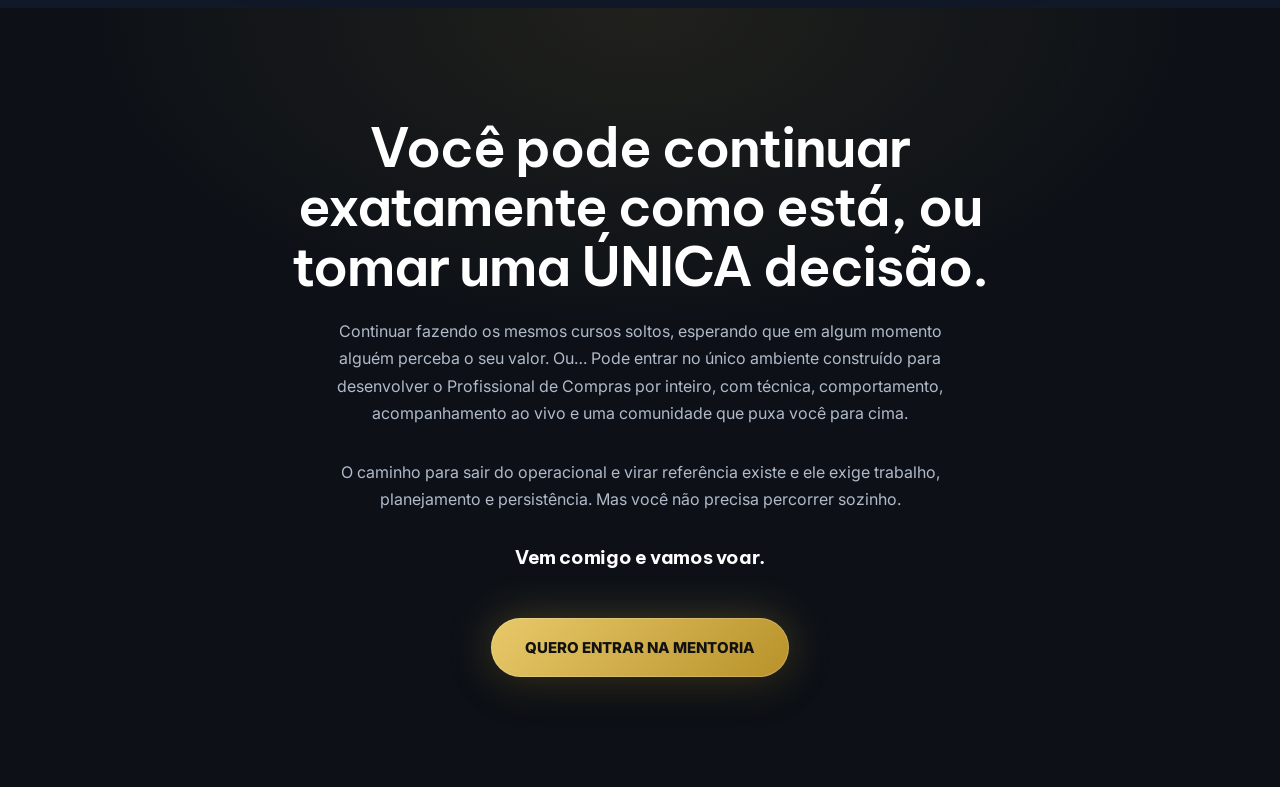
==== commit c25091b1: "feat: update testimonial assets and refine copy in landing page content" ====
--- a/index.html
+++ b/index.html
@@ -1192,8 +1192,8 @@
                     Kraljic, já sabe montar um RFP.</p>
                 <p><strong>E ainda assim continua no mesmo cargo, com o mesmo salário, sendo acionado só para resolver
                         urgência.</strong></p>
-                <p>Isso não acontece porque você não estudou o suficiente. Acontece porque o Comprador que chega à
-                    mesa de decisão não chegou lá só por dominar ferramenta.</p>
+                <p> Isso não acontece porque você estudou pouco. Acontece porque chegar à mesa de decisão exige muito
+                    mais do que dominar ferramentas.</p>
             </div>
             <div class="checks reveal" style="--rd: 0.1s;">
                 <div class="check"><b>☑️</b> Ele chegou porque combina técnica com postura.</div>
@@ -1353,30 +1353,18 @@
                 <div class="testimonials-viewport">
                     <div class="testimonials-track" id="track">
                         <!-- Imagens de prova social em carrossel -->
-                        <div class="testimonial-slide"><img src="./img/depoimentos/Depoimentos alunos (1).webp"
-                                alt="Depoimento"></div>
-                        <div class="testimonial-slide"><img src="./img/depoimentos/Depoimentos alunos (2).webp"
-                                alt="Depoimento"></div>
-                        <div class="testimonial-slide"><img src="./img/depoimentos/Depoimentos alunos (3).webp"
-                                alt="Depoimento"></div>
-                        <div class="testimonial-slide"><img src="./img/depoimentos/Depoimentos alunos (4).webp"
-                                alt="Depoimento"></div>
-                        <div class="testimonial-slide"><img src="./img/depoimentos/Depoimentos alunos (5).webp"
-                                alt="Depoimento"></div>
-                        <div class="testimonial-slide"><img src="./img/depoimentos/Depoimentos alunos (6).webp"
-                                alt="Depoimento"></div>
-                        <div class="testimonial-slide"><img src="./img/depoimentos/Depoimentos alunos (7).webp"
-                                alt="Depoimento"></div>
-                        <div class="testimonial-slide"><img src="./img/depoimentos/Depoimentos alunos (8).webp"
-                                alt="Depoimento"></div>
-                        <div class="testimonial-slide"><img src="./img/depoimentos/Depoimentos alunos (9).webp"
-                                alt="Depoimento"></div>
-                        <div class="testimonial-slide"><img src="./img/depoimentos/Depoimentos alunos (10).webp"
-                                alt="Depoimento"></div>
-                        <div class="testimonial-slide"><img src="./img/depoimentos/Depoimentos alunos (11).webp"
-                                alt="Depoimento"></div>
-                        <div class="testimonial-slide"><img src="./img/depoimentos/Depoimentos alunos (12).webp"
-                                alt="Depoimento"></div>
+                        <div class="testimonial-slide"><img src="./img/depoimentos/1.webp" alt="Depoimento"></div>
+                        <div class="testimonial-slide"><img src="./img/depoimentos/2.webp" alt="Depoimento"></div>
+                        <div class="testimonial-slide"><img src="./img/depoimentos/3.webp" alt="Depoimento"></div>
+                        <div class="testimonial-slide"><img src="./img/depoimentos/4.webp" alt="Depoimento"></div>
+                        <div class="testimonial-slide"><img src="./img/depoimentos/5.webp" alt="Depoimento"></div>
+                        <div class="testimonial-slide"><img src="./img/depoimentos/6.webp" alt="Depoimento"></div>
+                        <div class="testimonial-slide"><img src="./img/depoimentos/7.webp" alt="Depoimento"></div>
+                        <div class="testimonial-slide"><img src="./img/depoimentos/8.webp" alt="Depoimento"></div>
+                        <div class="testimonial-slide"><img src="./img/depoimentos/9.webp" alt="Depoimento"></div>
+                        <div class="testimonial-slide"><img src="./img/depoimentos/10.webp" alt="Depoimento"></div>
+                        <div class="testimonial-slide"><img src="./img/depoimentos/11.webp" alt="Depoimento"></div>
+                        <div class="testimonial-slide"><img src="./img/depoimentos/12.webp" alt="Depoimento"></div>
                     </div>
                 </div>
                 <button class="carousel-arrow carousel-prev" aria-label="Anterior">&lsaquo;</button>
@@ -1424,7 +1412,7 @@
             <p>Continuar fazendo os mesmos cursos soltos, esperando que em algum momento alguém perceba o seu valor.
                 Ou… Pode entrar no único ambiente construído para desenvolver o Profissional de Compras por inteiro,
                 com técnica, comportamento, acompanhamento ao vivo e uma comunidade que puxa você para cima.</p>
-            <p>O caminho para sair do operacional e virar referência existe E Ele exige trabalho, planejamento e
+            <p>O caminho para sair do operacional e virar referência existe e ele exige trabalho, planejamento e
                 persistência. Mas você não precisa percorrer sozinho.</p>
             <h3>Vem comigo e vamos voar.</h3>
             <a href="#preco" class="cta" style="margin-top: 30px;">QUERO
